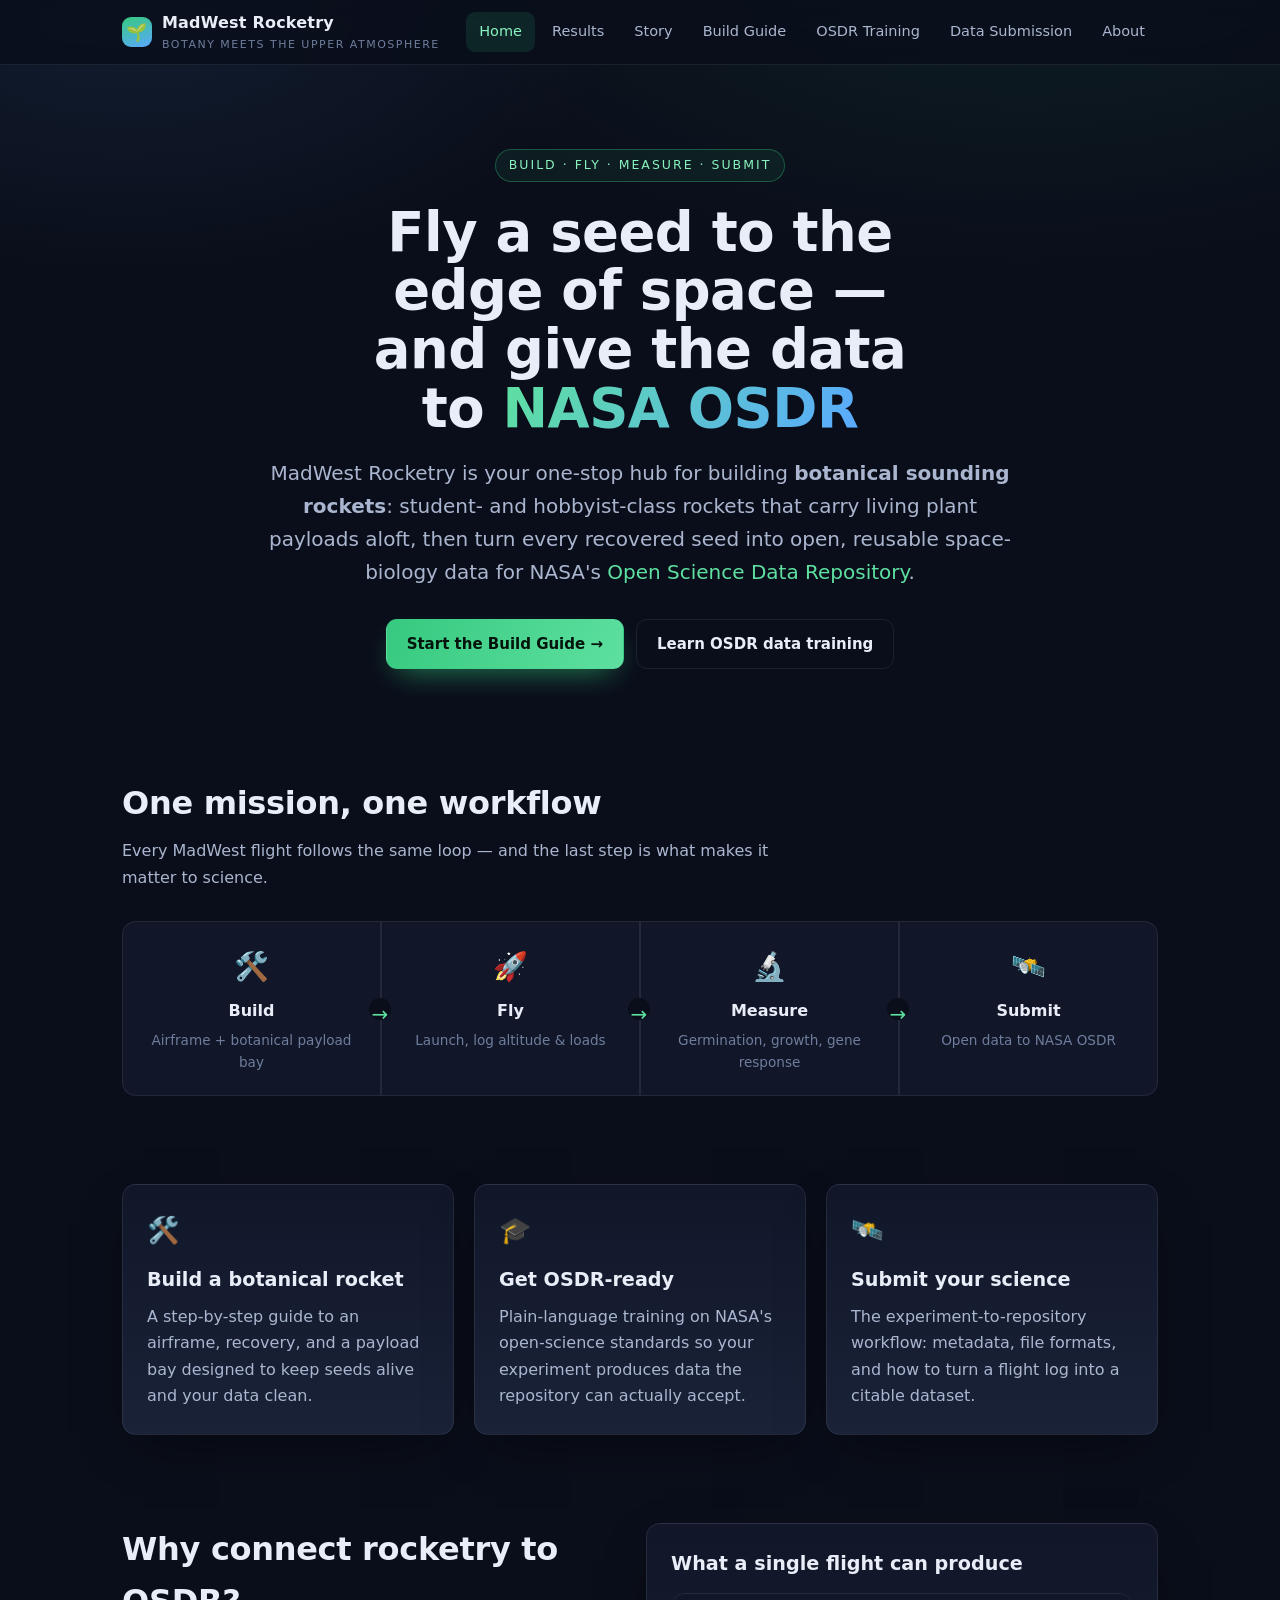
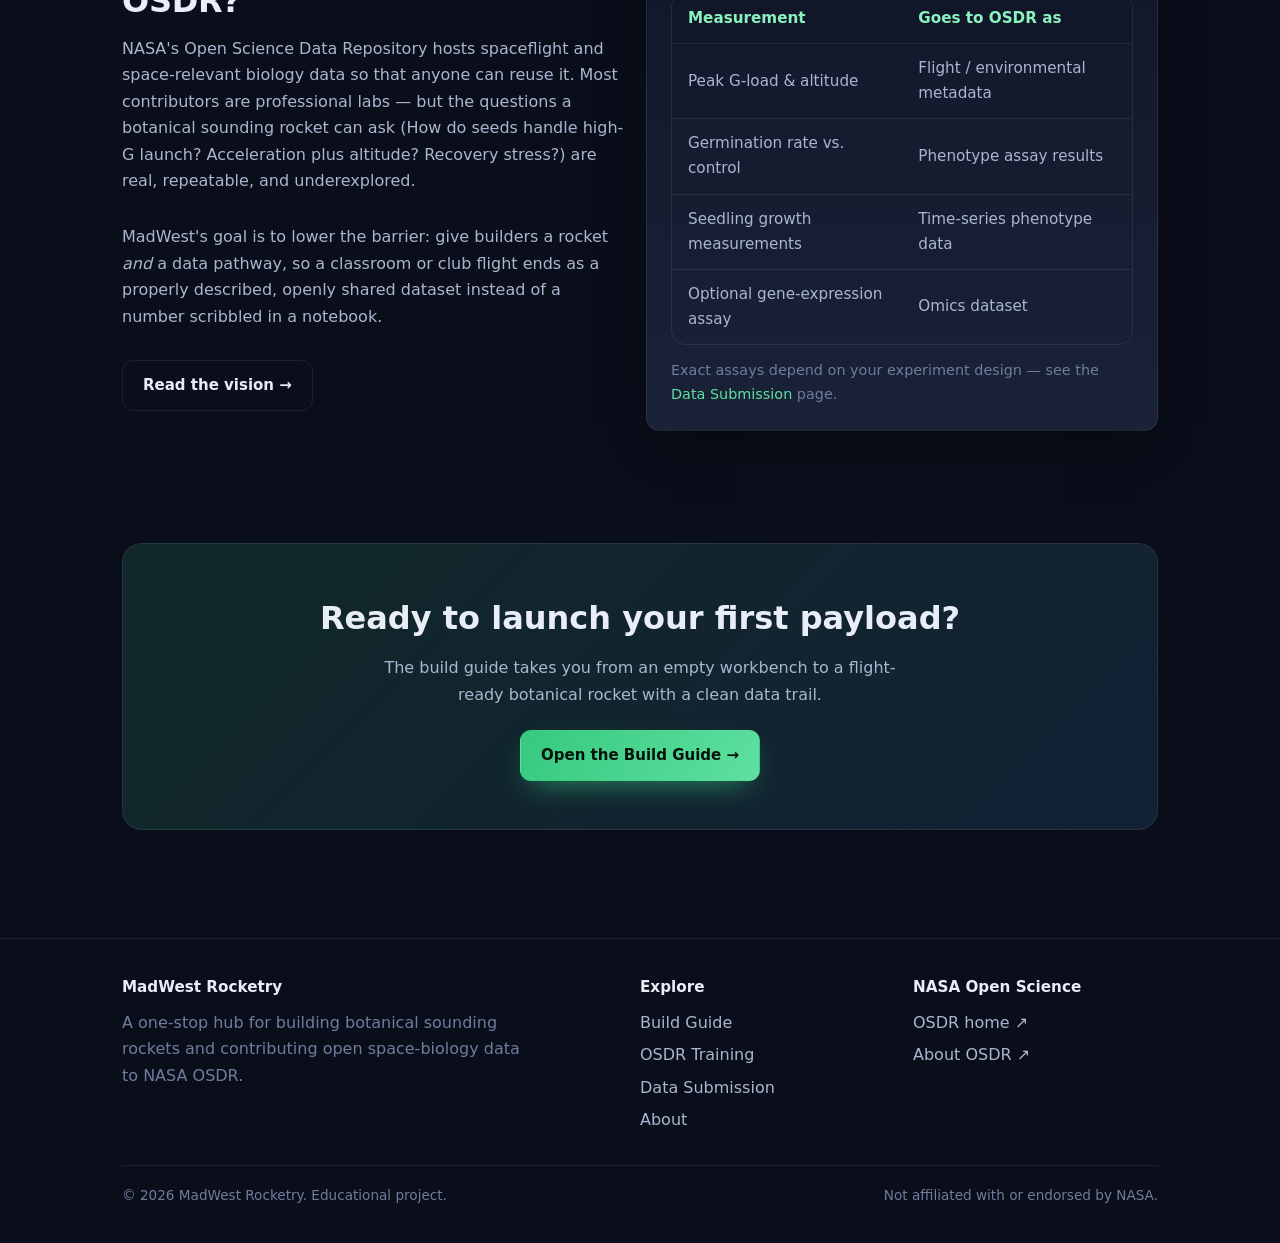
==== index.html @ 331c9c19 "Initial release: MadWest Rocketry x AstroBotany space-biology compendium Three-launch high-school so" ====
<!DOCTYPE html>
<html lang="en">
<head>
  <meta charset="UTF-8" />
  <meta name="viewport" content="width=device-width, initial-scale=1.0" />
  <title>MadWest Rocketry × NASA OSDR — Botanical Sounding Rockets</title>
  <meta name="description" content="Build botanical sounding rockets and turn every flight into open space-biology data for NASA's Open Science Data Repository (OSDR). One stop: build, fly, measure, submit." />
  <link rel="stylesheet" href="css/styles.css" />
</head>
<body>
  <!-- HEADER -->
  <header class="site-header">
    <div class="wrap nav">
      <a class="brand" href="index.html">
        <span class="logo">🌱</span>
        <span>MadWest Rocketry<small>botany meets the upper atmosphere</small></span>
      </a>
      <button class="nav-toggle" aria-label="Menu" aria-expanded="false">☰</button>
      <ul class="nav-links">
        <li><a href="index.html">Home</a></li>
        <li><a href="results.html">Results</a></li>
        <li><a href="story.html">Story</a></li>
        <li><a href="build-guide.html">Build Guide</a></li>
        <li><a href="osdr-training.html">OSDR Training</a></li>
        <li><a href="data-submission.html">Data Submission</a></li>
        <li><a href="about.html">About</a></li>
      </ul>
    </div>
  </header>

  <!-- HERO -->
  <section class="hero">
    <div class="wrap">
      <span class="eyebrow">Build · Fly · Measure · Submit</span>
      <h1>Fly a seed to the edge of space — and give the data to <span class="grad">NASA OSDR</span></h1>
      <p class="lead">
        MadWest Rocketry is your one-stop hub for building <strong>botanical sounding rockets</strong>:
        student- and hobbyist-class rockets that carry living plant payloads aloft, then turn every
        recovered seed into open, reusable space-biology data for NASA's
        <a href="https://osdr.nasa.gov/" target="_blank" rel="noopener">Open Science Data Repository</a>.
      </p>
      <div class="btn-row">
        <a class="btn btn-primary" href="build-guide.html">Start the Build Guide →</a>
        <a class="btn btn-ghost" href="osdr-training.html">Learn OSDR data training</a>
      </div>
    </div>
  </section>

  <!-- THE LOOP -->
  <section>
    <div class="wrap">
      <h2 class="section-title">One mission, one workflow</h2>
      <p class="section-sub">Every MadWest flight follows the same loop — and the last step is what makes it matter to science.</p>
      <div class="pipeline">
        <div class="pipe-node"><span class="big">🛠️</span><h4>Build</h4><p>Airframe + botanical payload bay</p></div>
        <div class="pipe-node"><span class="big">🚀</span><h4>Fly</h4><p>Launch, log altitude & loads</p></div>
        <div class="pipe-node"><span class="big">🔬</span><h4>Measure</h4><p>Germination, growth, gene response</p></div>
        <div class="pipe-node"><span class="big">🛰️</span><h4>Submit</h4><p>Open data to NASA OSDR</p></div>
      </div>
    </div>
  </section>

  <!-- VALUE CARDS -->
  <section>
    <div class="wrap">
      <div class="grid grid-3">
        <a class="card" href="build-guide.html">
          <span class="ico">🛠️</span>
          <h3>Build a botanical rocket</h3>
          <p>A step-by-step guide to an airframe, recovery, and a payload bay designed to keep seeds alive and your data clean.</p>
        </a>
        <a class="card" href="osdr-training.html">
          <span class="ico">🎓</span>
          <h3>Get OSDR-ready</h3>
          <p>Plain-language training on NASA's open-science standards so your experiment produces data the repository can actually accept.</p>
        </a>
        <a class="card" href="data-submission.html">
          <span class="ico">🛰️</span>
          <h3>Submit your science</h3>
          <p>The experiment-to-repository workflow: metadata, file formats, and how to turn a flight log into a citable dataset.</p>
        </a>
      </div>
    </div>
  </section>

  <!-- WHY OSDR -->
  <section>
    <div class="wrap">
      <div class="grid grid-2">
        <div>
          <h2 class="section-title">Why connect rocketry to OSDR?</h2>
          <p class="section-sub">
            NASA's Open Science Data Repository hosts spaceflight and space-relevant biology data so that
            anyone can reuse it. Most contributors are professional labs — but the questions a botanical
            sounding rocket can ask (How do seeds handle high-G launch? Acceleration plus altitude? Recovery
            stress?) are real, repeatable, and underexplored.
          </p>
          <p class="section-sub">
            MadWest's goal is to lower the barrier: give builders a rocket <em>and</em> a data pathway, so a
            classroom or club flight ends as a properly described, openly shared dataset instead of a number
            scribbled in a notebook.
          </p>
          <a class="btn btn-ghost" href="about.html">Read the vision →</a>
        </div>
        <div class="card">
          <h3>What a single flight can produce</h3>
          <div class="table-wrap" style="margin-top:14px">
            <table>
              <thead><tr><th>Measurement</th><th>Goes to OSDR as</th></tr></thead>
              <tbody>
                <tr><td>Peak G-load &amp; altitude</td><td>Flight / environmental metadata</td></tr>
                <tr><td>Germination rate vs. control</td><td>Phenotype assay results</td></tr>
                <tr><td>Seedling growth measurements</td><td>Time-series phenotype data</td></tr>
                <tr><td>Optional gene-expression assay</td><td>Omics dataset</td></tr>
              </tbody>
            </table>
          </div>
          <p style="margin-top:14px;font-size:.9rem;color:var(--ink-faint)">
            Exact assays depend on your experiment design — see the
            <a href="data-submission.html">Data Submission</a> page.
          </p>
        </div>
      </div>
    </div>
  </section>

  <!-- CTA -->
  <section>
    <div class="wrap">
      <div class="cta-band">
        <h2>Ready to launch your first payload?</h2>
        <p>The build guide takes you from an empty workbench to a flight-ready botanical rocket with a clean data trail.</p>
        <div class="btn-row">
          <a class="btn btn-primary" href="build-guide.html">Open the Build Guide →</a>
        </div>
      </div>
    </div>
  </section>

  <!-- FOOTER -->
  <footer class="site-footer">
    <div class="wrap">
      <div class="foot-grid">
        <div>
          <h4>MadWest Rocketry</h4>
          <p style="margin:0;color:var(--ink-faint);max-width:40ch">
            A one-stop hub for building botanical sounding rockets and contributing open space-biology
            data to NASA OSDR.
          </p>
        </div>
        <div>
          <h4>Explore</h4>
          <ul>
            <li><a href="build-guide.html">Build Guide</a></li>
            <li><a href="osdr-training.html">OSDR Training</a></li>
            <li><a href="data-submission.html">Data Submission</a></li>
            <li><a href="about.html">About</a></li>
          </ul>
        </div>
        <div>
          <h4>NASA Open Science</h4>
          <ul>
            <li><a href="https://osdr.nasa.gov/" target="_blank" rel="noopener">OSDR home ↗</a></li>
            <li><a href="https://www.nasa.gov/osdr/" target="_blank" rel="noopener">About OSDR ↗</a></li>
          </ul>
        </div>
      </div>
      <div class="foot-bottom">
        <span>© <span id="year">2026</span> MadWest Rocketry. Educational project.</span>
        <span>Not affiliated with or endorsed by NASA.</span>
      </div>
    </div>
  </footer>

  <script src="js/main.js"></script>
  <script>document.getElementById("year").textContent = new Date().getFullYear();</script>
</body>
</html>
---- css/styles.css ----
/* ==========================================================================
   MadWest Rocketry × NASA OSDR — shared styles
   Theme: deep-space night sky + botanical green growth
   ========================================================================== */

:root {
  --space-900: #0a0e1a;
  --space-800: #111729;
  --space-700: #1a2238;
  --space-600: #26324f;
  --ink: #e8edf7;
  --ink-soft: #aab6cf;
  --ink-faint: #6f7d9c;
  --leaf-500: #36c97f;
  --leaf-400: #5ee0a0;
  --leaf-300: #8af2bf;
  --sky-400: #5aa9ff;
  --flame-400: #ff8a4c;
  --flame-300: #ffb27a;
  --line: rgba(255, 255, 255, 0.08);
  --radius: 14px;
  --shadow: 0 18px 50px -20px rgba(0, 0, 0, 0.6);
  --maxw: 1080px;
  --font: "Segoe UI", system-ui, -apple-system, Roboto, Helvetica, Arial, sans-serif;
}

* { box-sizing: border-box; }

html { scroll-behavior: smooth; }

body {
  margin: 0;
  font-family: var(--font);
  color: var(--ink);
  line-height: 1.65;
  background:
    radial-gradient(1100px 600px at 80% -10%, rgba(54, 201, 127, 0.10), transparent 60%),
    radial-gradient(900px 500px at 10% 0%, rgba(90, 169, 255, 0.10), transparent 55%),
    var(--space-900);
  background-attachment: fixed;
}

a { color: var(--leaf-400); text-decoration: none; }
a:hover { color: var(--leaf-300); text-decoration: underline; }

img { max-width: 100%; display: block; }

.wrap { width: 100%; max-width: var(--maxw); margin: 0 auto; padding: 0 22px; }

/* ---- Site header / nav ---------------------------------------------------- */
.site-header {
  position: sticky;
  top: 0;
  z-index: 50;
  backdrop-filter: blur(10px);
  background: rgba(10, 14, 26, 0.78);
  border-bottom: 1px solid var(--line);
}
.nav {
  display: flex;
  align-items: center;
  justify-content: space-between;
  gap: 16px;
  height: 64px;
}
.brand {
  display: flex;
  align-items: center;
  gap: 10px;
  font-weight: 700;
  letter-spacing: 0.2px;
  color: var(--ink);
}
.brand:hover { text-decoration: none; }
.brand .logo {
  width: 30px; height: 30px;
  display: grid; place-items: center;
  border-radius: 9px;
  background: linear-gradient(160deg, var(--leaf-500), var(--sky-400));
  font-size: 17px;
}
.brand small { display: block; font-weight: 400; font-size: 11px; color: var(--ink-faint); letter-spacing: 1.5px; text-transform: uppercase; }

.nav-links { display: flex; align-items: center; gap: 4px; list-style: none; margin: 0; padding: 0; }
.nav-links a {
  display: inline-block;
  padding: 8px 13px;
  border-radius: 9px;
  color: var(--ink-soft);
  font-size: 14.5px;
  font-weight: 500;
}
.nav-links a:hover { background: var(--space-700); color: var(--ink); text-decoration: none; }
.nav-links a.active { color: var(--leaf-300); background: rgba(54, 201, 127, 0.12); }

.nav-toggle {
  display: none;
  background: none; border: 1px solid var(--line);
  color: var(--ink); border-radius: 9px;
  width: 42px; height: 38px; font-size: 18px; cursor: pointer;
}

/* ---- Hero ----------------------------------------------------------------- */
.hero {
  padding: 84px 0 64px;
  text-align: center;
  position: relative;
}
.eyebrow {
  display: inline-block;
  font-size: 12.5px;
  letter-spacing: 2px;
  text-transform: uppercase;
  color: var(--leaf-300);
  border: 1px solid rgba(54, 201, 127, 0.35);
  background: rgba(54, 201, 127, 0.08);
  padding: 5px 13px;
  border-radius: 999px;
  margin-bottom: 22px;
}
.hero h1 {
  font-size: clamp(2.1rem, 5vw, 3.4rem);
  line-height: 1.08;
  margin: 0 auto 18px;
  max-width: 16ch;
  letter-spacing: -0.5px;
}
.hero h1 .grad {
  background: linear-gradient(120deg, var(--leaf-400), var(--sky-400));
  -webkit-background-clip: text; background-clip: text; color: transparent;
}
.hero p.lead {
  font-size: clamp(1.05rem, 2.2vw, 1.25rem);
  color: var(--ink-soft);
  max-width: 60ch;
  margin: 0 auto 30px;
}

/* ---- Buttons -------------------------------------------------------------- */
.btn {
  display: inline-flex; align-items: center; gap: 8px;
  padding: 12px 20px;
  border-radius: 11px;
  font-weight: 600; font-size: 15px;
  cursor: pointer; border: 1px solid transparent;
  transition: transform 0.08s ease, box-shadow 0.2s ease;
}
.btn:hover { text-decoration: none; transform: translateY(-1px); }
.btn-primary { background: linear-gradient(120deg, var(--leaf-500), var(--leaf-400)); color: #04140c; box-shadow: 0 12px 30px -12px rgba(54, 201, 127, 0.7); }
.btn-ghost { background: transparent; border-color: var(--line); color: var(--ink); }
.btn-ghost:hover { background: var(--space-700); color: var(--ink); }
.btn-row { display: flex; gap: 12px; justify-content: center; flex-wrap: wrap; }

/* ---- Sections & generic content ------------------------------------------ */
section { padding: 44px 0; }
.section-title { font-size: clamp(1.5rem, 3vw, 2rem); margin: 0 0 8px; letter-spacing: -0.3px; }
.section-sub { color: var(--ink-soft); margin: 0 0 30px; max-width: 65ch; }

.lead-page-head { padding: 64px 0 8px; }
.lead-page-head h1 { font-size: clamp(2rem, 4.5vw, 3rem); margin: 0 0 12px; letter-spacing: -0.5px; }
.lead-page-head p { color: var(--ink-soft); font-size: 1.12rem; max-width: 62ch; margin: 0; }

/* ---- Cards ---------------------------------------------------------------- */
.grid { display: grid; gap: 20px; }
.grid-3 { grid-template-columns: repeat(3, 1fr); }
.grid-2 { grid-template-columns: repeat(2, 1fr); }

.card {
  background: linear-gradient(180deg, var(--space-800), var(--space-700));
  border: 1px solid var(--line);
  border-radius: var(--radius);
  padding: 24px;
  box-shadow: var(--shadow);
}
.card h3 { margin: 0 0 8px; font-size: 1.2rem; }
.card p { margin: 0; color: var(--ink-soft); }
.card .ico { font-size: 26px; margin-bottom: 12px; display: block; }
a.card { color: inherit; }
a.card:hover { border-color: rgba(54, 201, 127, 0.45); text-decoration: none; transform: translateY(-2px); transition: transform 0.1s ease, border-color 0.2s ease; }

/* ---- Steps (build guide) -------------------------------------------------- */
.steps { counter-reset: step; display: grid; gap: 18px; }
.step {
  position: relative;
  background: linear-gradient(180deg, var(--space-800), var(--space-700));
  border: 1px solid var(--line);
  border-radius: var(--radius);
  padding: 24px 24px 24px 78px;
  box-shadow: var(--shadow);
}
.step::before {
  counter-increment: step;
  content: counter(step);
  position: absolute;
  left: 22px; top: 22px;
  width: 40px; height: 40px;
  display: grid; place-items: center;
  border-radius: 11px;
  font-weight: 700; font-size: 18px;
  color: #04140c;
  background: linear-gradient(135deg, var(--leaf-500), var(--sky-400));
}
.step h3 { margin: 2px 0 8px; font-size: 1.22rem; }
.step p { margin: 0 0 10px; color: var(--ink-soft); }
.step ul { margin: 8px 0 0; padding-left: 18px; color: var(--ink-soft); }
.step ul li { margin-bottom: 5px; }

/* ---- Callouts / notes ----------------------------------------------------- */
.note {
  border-left: 3px solid var(--leaf-500);
  background: rgba(54, 201, 127, 0.07);
  padding: 12px 16px;
  border-radius: 8px;
  margin: 16px 0;
  color: var(--ink-soft);
  font-size: 0.95rem;
}
.note.warn { border-left-color: var(--flame-400); background: rgba(255, 138, 76, 0.08); }
.note.safety { border-left-color: var(--flame-400); background: rgba(255, 138, 76, 0.10); }
.note strong { color: var(--ink); }
.todo {
  display: inline-block; font-size: 11px; font-weight: 700; letter-spacing: 0.5px;
  text-transform: uppercase; color: var(--flame-300);
  border: 1px dashed rgba(255, 138, 76, 0.5); border-radius: 6px;
  padding: 2px 7px; margin-left: 6px; vertical-align: middle;
}

/* ---- Pipeline / connector ------------------------------------------------- */
.pipeline { display: grid; grid-template-columns: repeat(4, 1fr); gap: 0; align-items: stretch; margin-top: 18px; }
.pipe-node {
  text-align: center; padding: 22px 14px; position: relative;
  background: var(--space-800); border: 1px solid var(--line);
}
.pipe-node:first-child { border-radius: var(--radius) 0 0 var(--radius); }
.pipe-node:last-child { border-radius: 0 var(--radius) var(--radius) 0; }
.pipe-node .big { font-size: 28px; display: block; margin-bottom: 8px; }
.pipe-node h4 { margin: 0 0 4px; font-size: 1rem; }
.pipe-node p { margin: 0; font-size: 0.85rem; color: var(--ink-faint); }
.pipe-node:not(:last-child)::after {
  content: "→"; position: absolute; right: -11px; top: 50%; transform: translateY(-50%);
  z-index: 2; color: var(--leaf-400); font-size: 20px;
  background: var(--space-900); border-radius: 50%; width: 22px; height: 22px; display: grid; place-items: center;
}

/* ---- Tables --------------------------------------------------------------- */
.table-wrap { overflow-x: auto; border: 1px solid var(--line); border-radius: var(--radius); }
table { width: 100%; border-collapse: collapse; min-width: 460px; }
th, td { text-align: left; padding: 12px 16px; border-bottom: 1px solid var(--line); font-size: 0.95rem; }
th { color: var(--leaf-300); font-weight: 600; background: var(--space-800); }
td { color: var(--ink-soft); }
tr:last-child td { border-bottom: none; }

/* ---- Stats band ----------------------------------------------------------- */
.stats { display: grid; grid-template-columns: repeat(3, 1fr); gap: 20px; text-align: center; }
.stat .num { font-size: 2.2rem; font-weight: 800; background: linear-gradient(120deg, var(--leaf-400), var(--sky-400)); -webkit-background-clip: text; background-clip: text; color: transparent; }
.stat .lbl { color: var(--ink-faint); font-size: 0.9rem; }

/* ---- CTA band ------------------------------------------------------------- */
.cta-band {
  text-align: center;
  background: linear-gradient(135deg, rgba(54, 201, 127, 0.14), rgba(90, 169, 255, 0.12));
  border: 1px solid var(--line);
  border-radius: 20px;
  padding: 48px 24px;
  margin: 24px 0;
}
.cta-band h2 { margin: 0 0 10px; font-size: clamp(1.5rem, 3vw, 2rem); }
.cta-band p { color: var(--ink-soft); max-width: 52ch; margin: 0 auto 22px; }

/* ---- Footer --------------------------------------------------------------- */
.site-footer { border-top: 1px solid var(--line); margin-top: 40px; padding: 36px 0; color: var(--ink-faint); }
.foot-grid { display: grid; grid-template-columns: 2fr 1fr 1fr; gap: 28px; }
.foot-grid h4 { color: var(--ink); margin: 0 0 10px; font-size: 0.95rem; }
.foot-grid ul { list-style: none; padding: 0; margin: 0; }
.foot-grid li { margin-bottom: 6px; }
.foot-grid a { color: var(--ink-soft); }
.foot-bottom { margin-top: 26px; padding-top: 18px; border-top: 1px solid var(--line); font-size: 0.85rem; display: flex; justify-content: space-between; flex-wrap: wrap; gap: 10px; }

/* ---- Slideshow ------------------------------------------------------------ */
.slideshow {
  background: linear-gradient(180deg, var(--space-800), var(--space-700));
  border: 1px solid var(--line);
  border-radius: var(--radius);
  padding: 14px;
  box-shadow: var(--shadow);
}
.ss-stage {
  position: relative;
  background: #05070d;
  border-radius: 10px;
  overflow: hidden;
  aspect-ratio: 16 / 9;
  display: grid;
  place-items: center;
}
.ss-stage img { width: 100%; height: 100%; object-fit: contain; display: block; }
.ss-btn {
  position: absolute; top: 50%; transform: translateY(-50%);
  width: 44px; height: 44px; border-radius: 50%;
  border: 1px solid var(--line); background: rgba(10, 14, 26, 0.7);
  color: var(--ink); font-size: 20px; cursor: pointer; z-index: 3;
  display: grid; place-items: center; backdrop-filter: blur(4px);
}
.ss-btn:hover { background: var(--space-600); }
.ss-prev { left: 10px; } .ss-next { right: 10px; }
.ss-bar { display: flex; align-items: center; justify-content: space-between; gap: 12px; margin-top: 12px; }
.ss-count { font-size: 13px; color: var(--ink-faint); font-variant-numeric: tabular-nums; white-space: nowrap; }
.ss-caption { color: var(--ink-soft); font-size: 0.95rem; flex: 1; }
.ss-dots { display: flex; gap: 6px; flex-wrap: wrap; }
.ss-dot { width: 8px; height: 8px; border-radius: 50%; background: var(--space-600); border: none; cursor: pointer; padding: 0; }
.ss-dot.active { background: var(--leaf-400); }
.ss-thumbs { display: flex; gap: 6px; overflow-x: auto; margin-top: 10px; padding-bottom: 4px; }
.ss-thumbs img { height: 46px; width: auto; border-radius: 5px; opacity: 0.5; cursor: pointer; border: 1px solid transparent; }
.ss-thumbs img.active { opacity: 1; border-color: var(--leaf-400); }

/* ---- Responsive ----------------------------------------------------------- */
@media (max-width: 860px) {
  .grid-3, .grid-2, .stats, .foot-grid { grid-template-columns: 1fr; }
  .pipeline { grid-template-columns: 1fr 1fr; }
  .pipe-node:nth-child(2)::after, .pipe-node:nth-child(2n)::after { display: none; }
  .nav-toggle { display: block; }
  .nav-links {
    position: absolute; top: 64px; left: 0; right: 0;
    flex-direction: column; align-items: stretch; gap: 2px;
    background: rgba(10, 14, 26, 0.97);
    border-bottom: 1px solid var(--line);
    padding: 10px 16px 16px;
    display: none;
  }
  .nav-links.open { display: flex; }
  .nav-links a { padding: 12px 14px; }
}
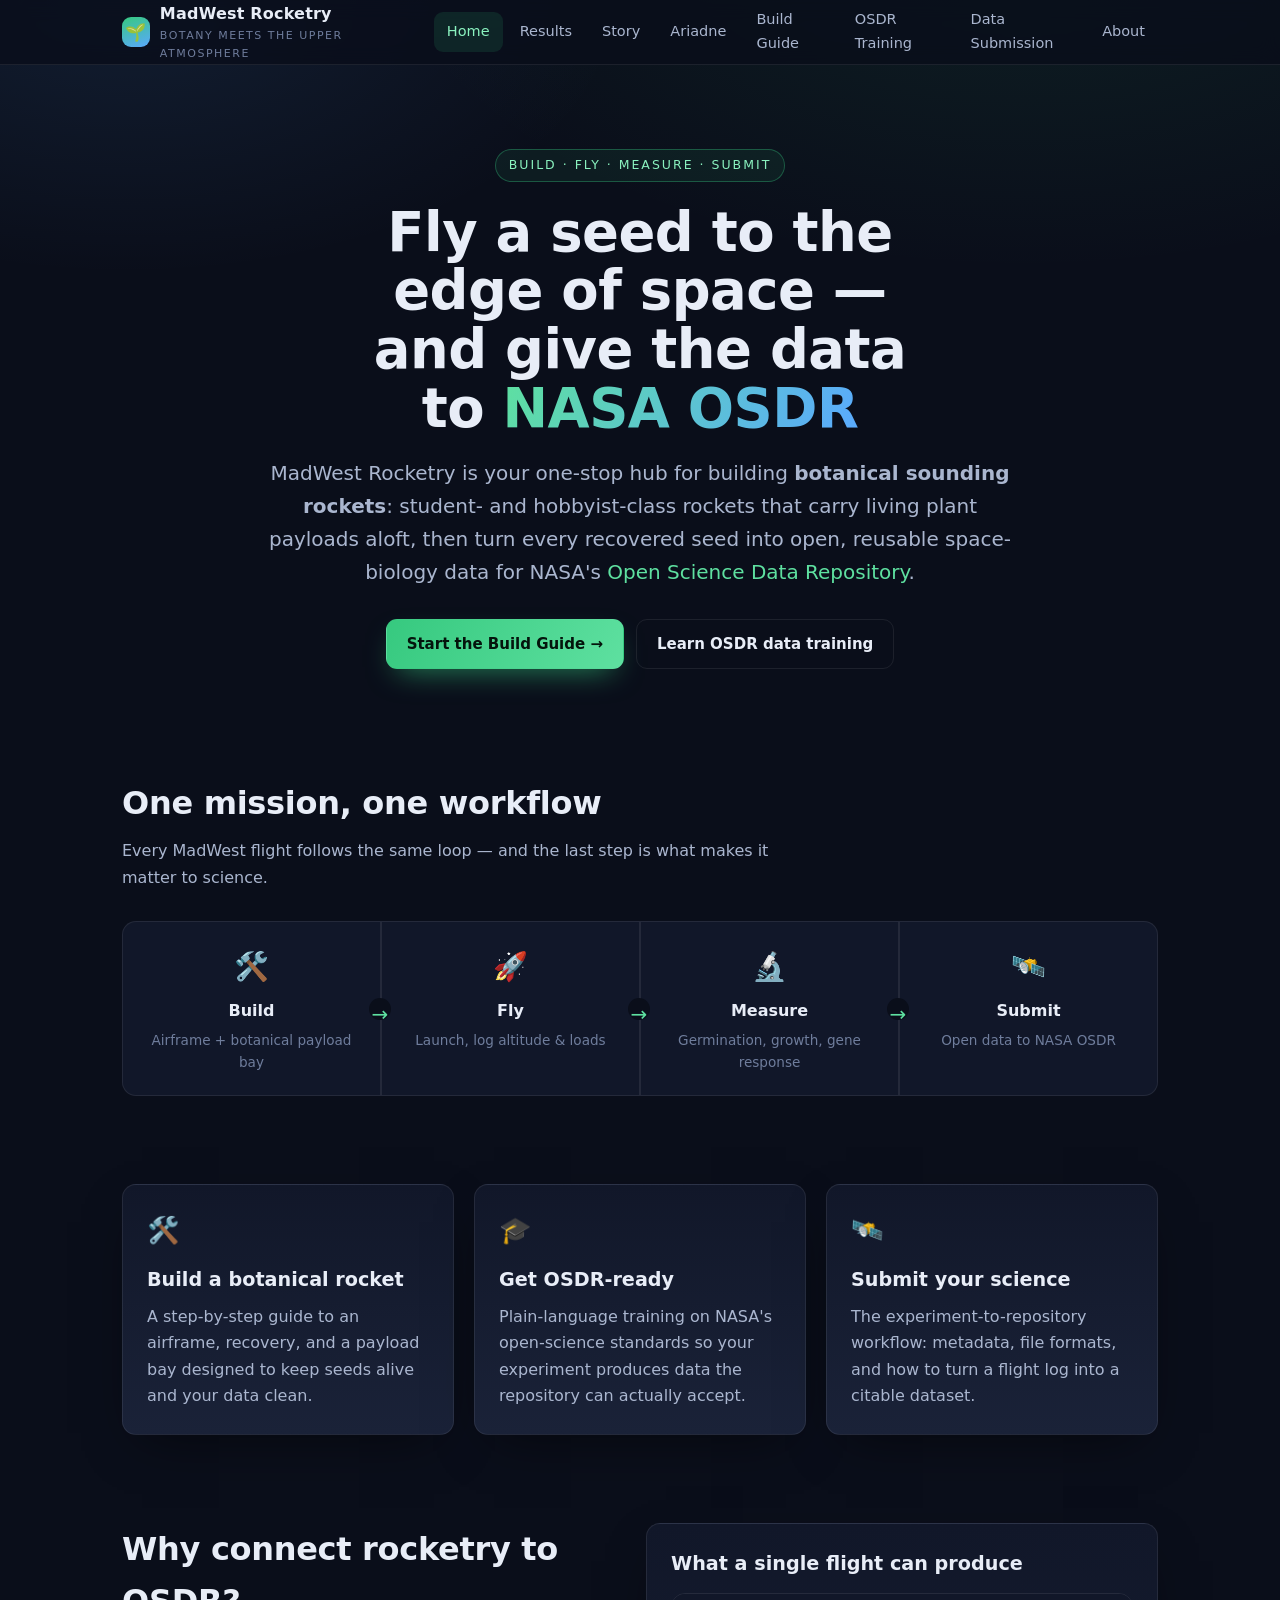
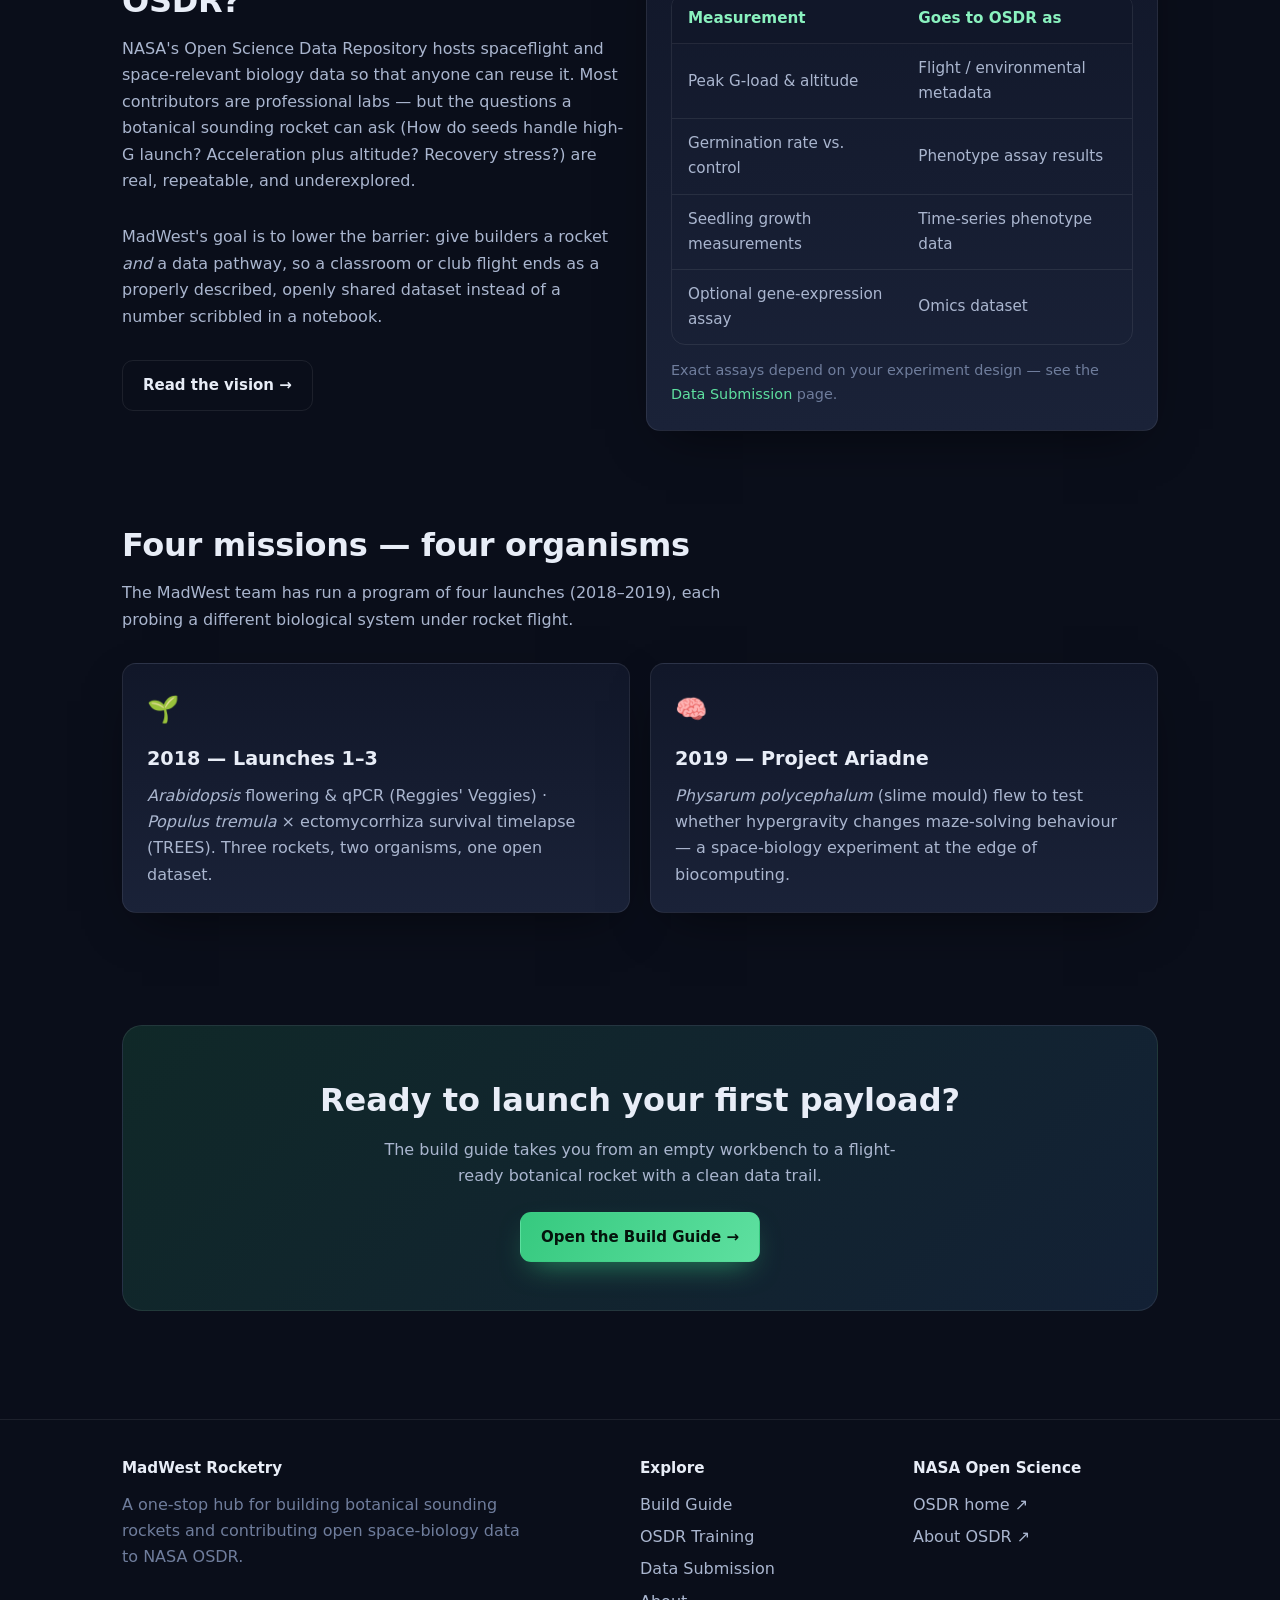
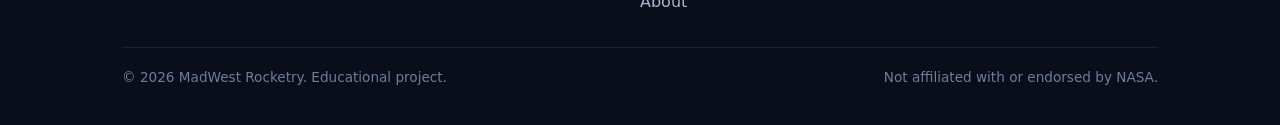
==== commit 70761ffb: "Add Project Ariadne (2019 slime mould mission) across site and manuscript - New page: ariadne.html —" ====
--- a/index.html
+++ b/index.html
@@ -20,6 +20,7 @@
         <li><a href="index.html">Home</a></li>
         <li><a href="results.html">Results</a></li>
         <li><a href="story.html">Story</a></li>
+        <li><a href="ariadne.html">Ariadne</a></li>
         <li><a href="build-guide.html">Build Guide</a></li>
         <li><a href="osdr-training.html">OSDR Training</a></li>
         <li><a href="data-submission.html">Data Submission</a></li>
@@ -124,6 +125,26 @@
     </div>
   </section>
 
+  <!-- MISSIONS HIGHLIGHT -->
+  <section>
+    <div class="wrap">
+      <h2 class="section-title">Four missions — four organisms</h2>
+      <p class="section-sub">The MadWest team has run a program of four launches (2018–2019), each probing a different biological system under rocket flight.</p>
+      <div class="grid grid-2">
+        <a class="card" href="results.html">
+          <span class="ico">🌱</span>
+          <h3>2018 — Launches 1–3</h3>
+          <p><em>Arabidopsis</em> flowering &amp; qPCR (Reggies' Veggies) · <em>Populus tremula</em> × ectomycorrhiza survival timelapse (TREES). Three rockets, two organisms, one open dataset.</p>
+        </a>
+        <a class="card" href="ariadne.html">
+          <span class="ico">🧠</span>
+          <h3>2019 — Project Ariadne</h3>
+          <p><em>Physarum polycephalum</em> (slime mould) flew to test whether hypergravity changes maze-solving behaviour — a space-biology experiment at the edge of biocomputing.</p>
+        </a>
+      </div>
+    </div>
+  </section>
+
   <!-- CTA -->
   <section>
     <div class="wrap">
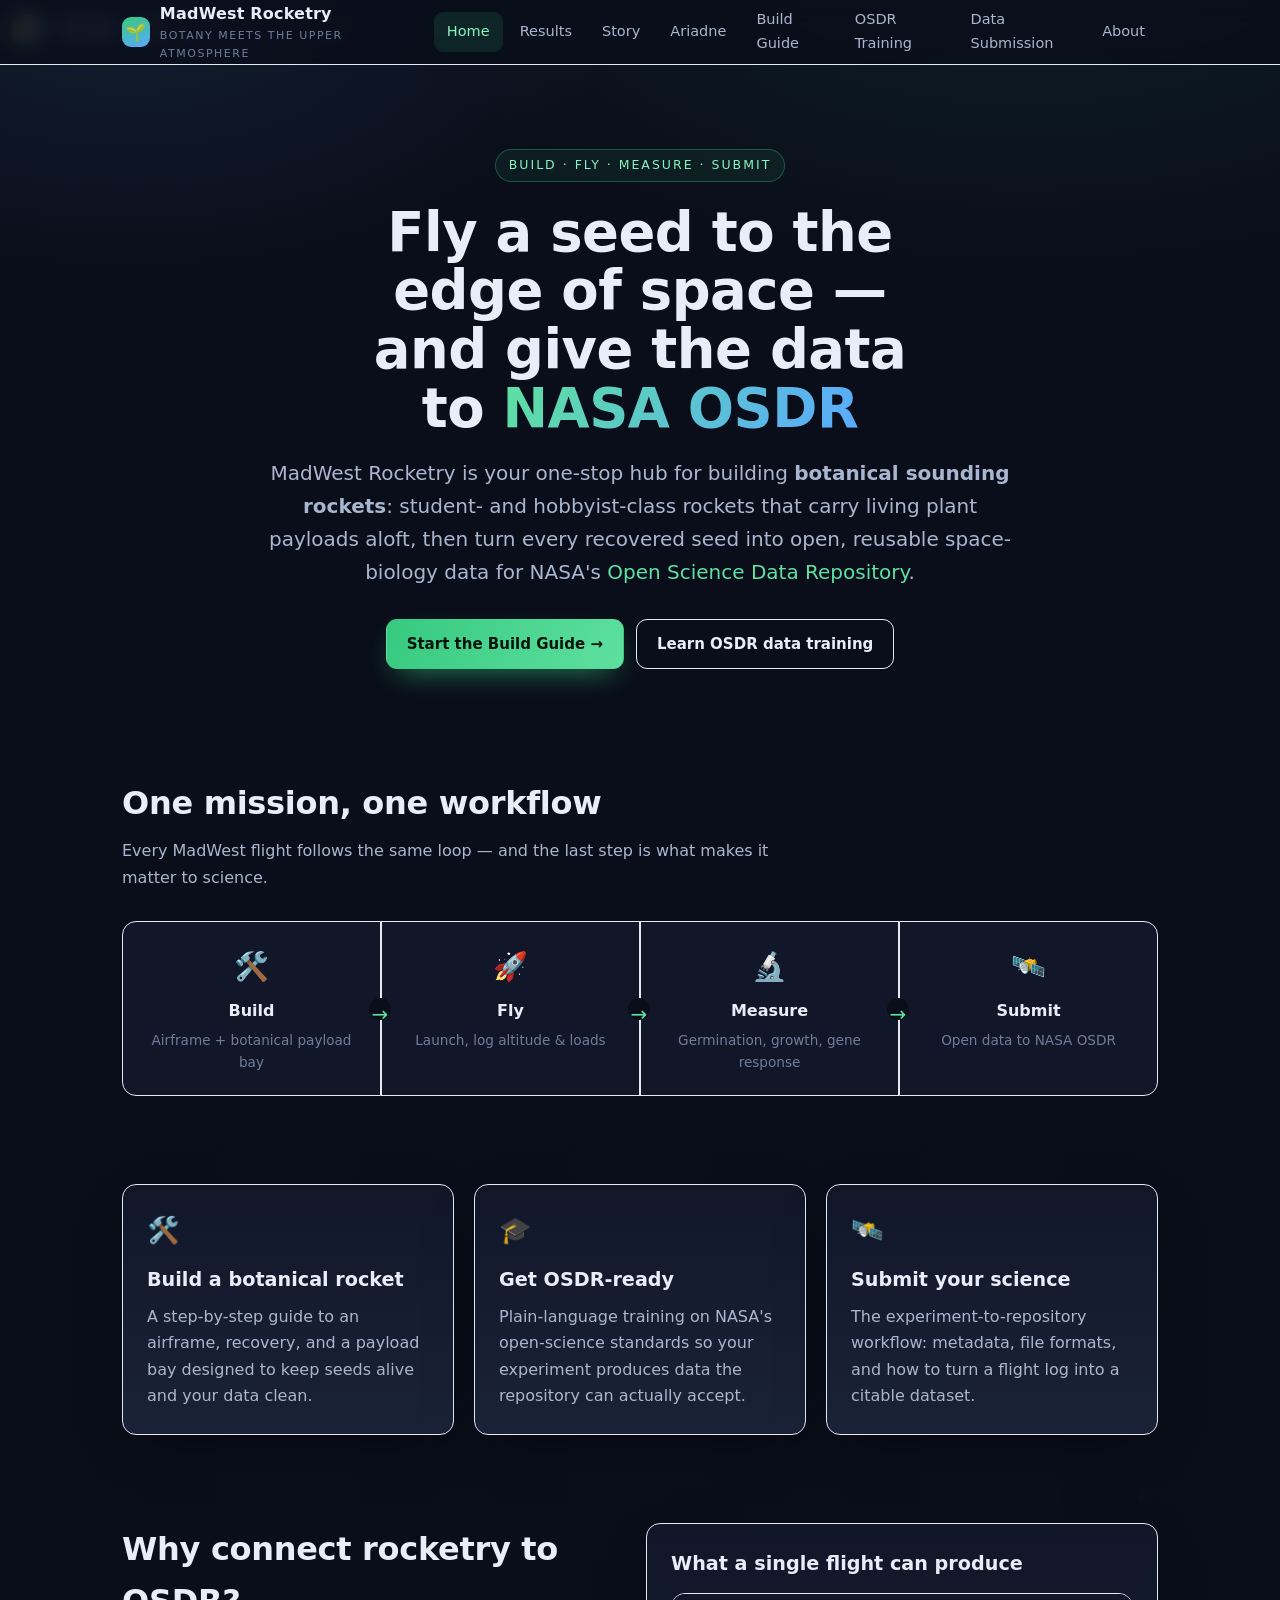
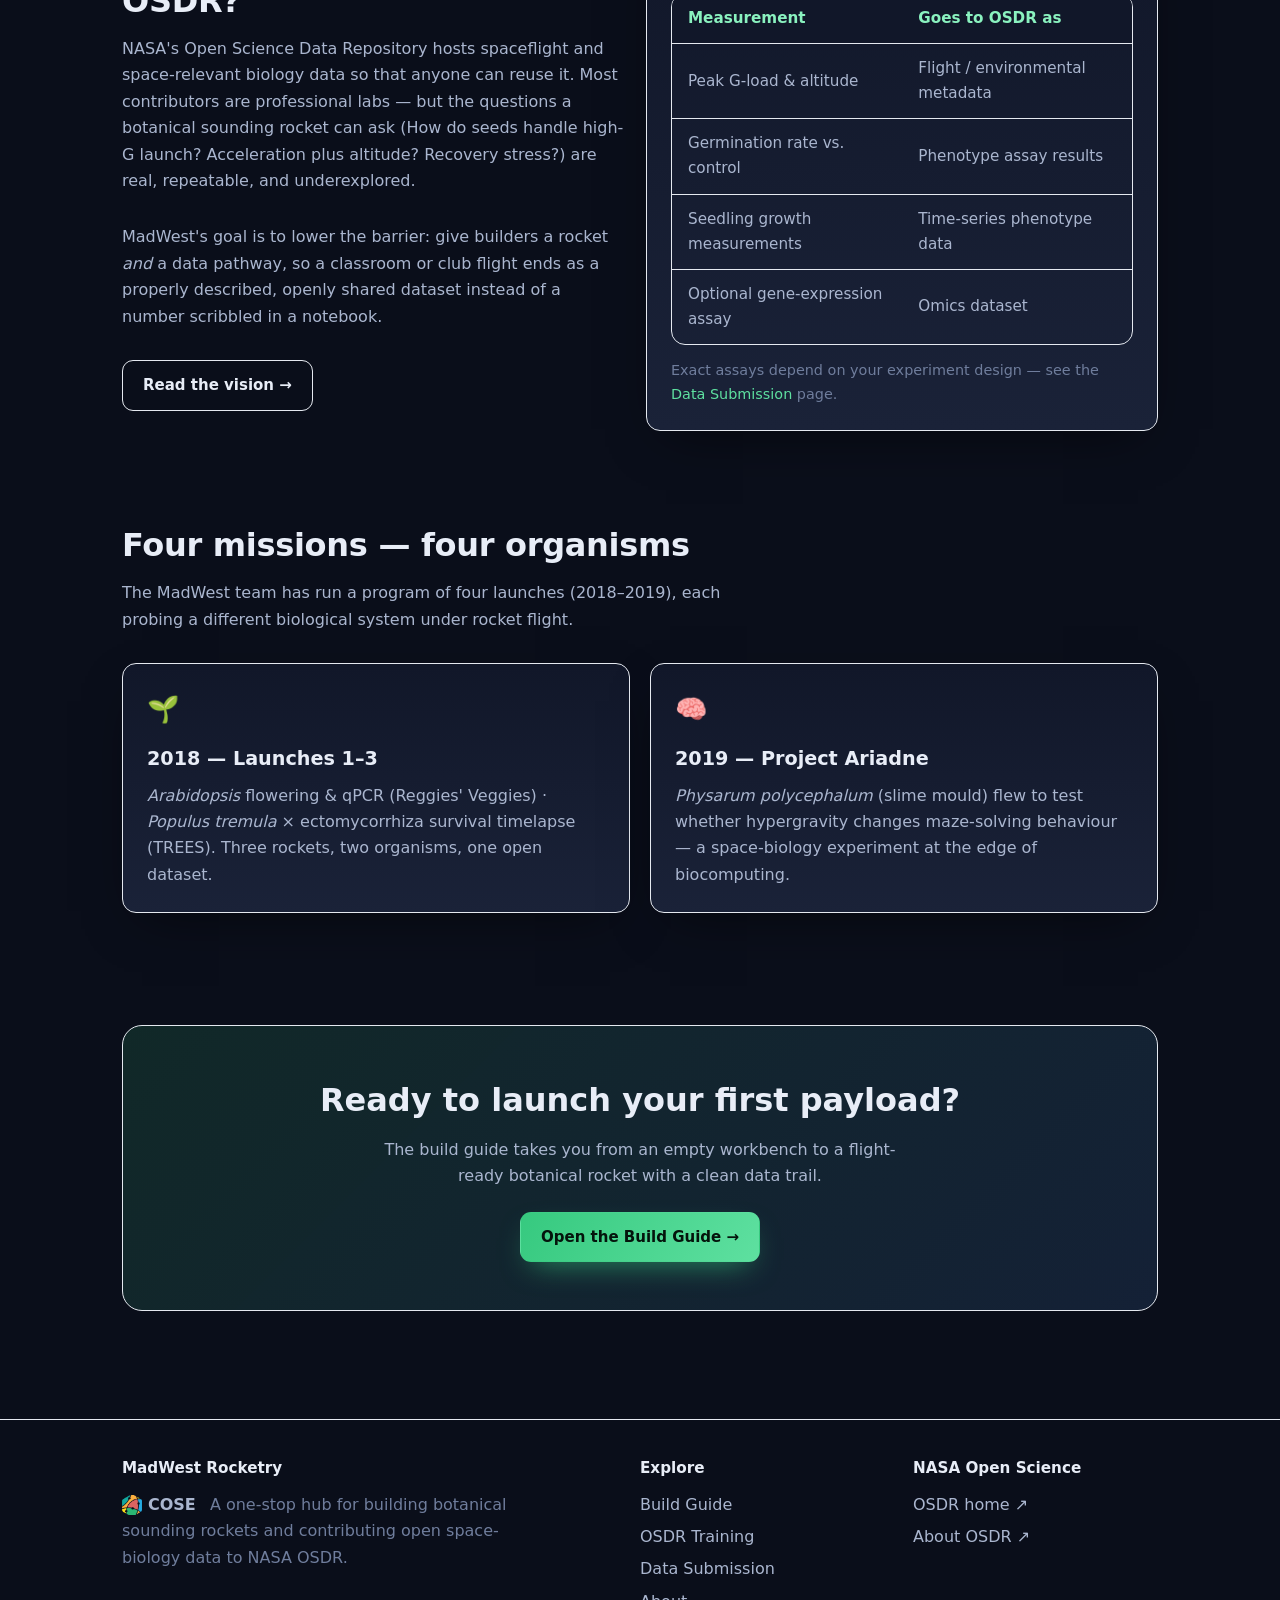
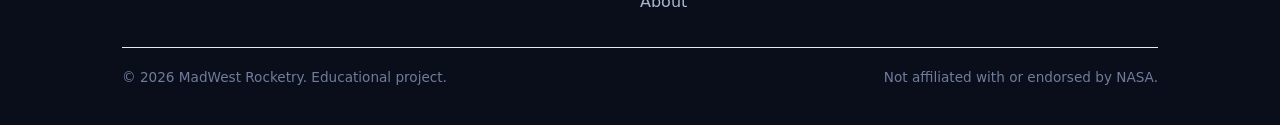
==== commit a0d924f0: "Promote CoSE theme to the live homepage Make the themed page the live index.html (kit refreshed: lig" ====
--- a/index.html
+++ b/index.html
@@ -6,8 +6,9 @@
   <title>MadWest Rocketry × NASA OSDR — Botanical Sounding Rockets</title>
   <meta name="description" content="Build botanical sounding rockets and turn every flight into open space-biology data for NASA's Open Science Data Repository (OSDR). One stop: build, fly, measure, submit." />
   <link rel="stylesheet" href="css/styles.css" />
+  <link rel="stylesheet" href="cose-assets/cose-theme.css">
 </head>
-<body>
+<body data-site-id="madwest-astrobotany" data-brand-logo="cose-assets/cose-logo.png">
   <!-- HEADER -->
   <header class="site-header">
     <div class="wrap nav">
@@ -195,5 +196,7 @@
 
   <script src="js/main.js"></script>
   <script>document.getElementById("year").textContent = new Date().getFullYear();</script>
+<script src="cose-assets/sites.js"></script>
+<script src="cose-assets/theme.js"></script>
 </body>
 </html>
--- a/cose-assets/cose-theme.css
+++ b/cose-assets/cose-theme.css
@@ -0,0 +1,136 @@
+/* ============================================================================
+   COSE overlay theme  (v0.1) — for pages that ALREADY have their own CSS.
+   Load this AFTER the page's own stylesheet. It does two things only:
+     1. Re-points the shared design tokens to the COSE / radiation-page palette
+        (so existing components that use var(--accent) etc. re-skin to match).
+     2. Adds the toggleable left map rail + the COSE brand chrome.
+   It deliberately does NOT restyle h1/h2/.btn/.card etc. — the host page keeps
+   its own component styles; only colours + the map/brand are unified.
+
+   From-scratch pages (e.g. the radiation page) use the fuller `theme.css`
+   instead; this overlay is the drop-in for the existing styled sites.
+   ========================================================================== */
+
+/* ---- 1. token unification (COSE palette) ---- */
+:root{
+  --bg:#ffffff; --fg:#1a2230; --muted:#5a6473; --line:#e5e9f0;
+  --card:#f7f9fc; --accent:#3B6EA5; --accent2:#3FB6A8;
+  --rail:288px;
+}
+@media (prefers-color-scheme: dark){
+  :root{ --bg:#0f141b; --fg:#e6ebf2; --muted:#9aa6b6; --line:#232c39;
+         --card:#161d27; --accent:#6ea3d8; --accent2:#54c9ba; }
+}
+/* theme.js samples the host page's actual background brightness and tags the
+   rail + toggle so they match a hard-coded-dark (or hard-coded-light) site,
+   regardless of the OS colour-scheme preference. Custom props inherit, so
+   setting them on .sitebar/.topbar re-colours all their descendants only. */
+.sitebar.cose-dark, .topbar.cose-dark{
+  --bg:#0f141b; --fg:#e6ebf2; --muted:#9aa6b6; --line:#2b3543;
+  --card:#161d27; --accent:#6ea3d8; --accent2:#54c9ba; }
+.sitebar.cose-light, .topbar.cose-light{
+  --bg:#ffffff; --fg:#1a2230; --muted:#5a6473; --line:#e5e9f0;
+  --card:#f7f9fc; --accent:#3B6EA5; --accent2:#3FB6A8; }
+.sitebar.cose-dark{background:#161d27;border-right-color:#2b3543}
+
+/* ---- manual light / dark override (the theme toggle sets html[data-theme]) ----
+   Covers the token names used across the site family so the whole page — not
+   just the rail — follows the reader's choice, overriding prefers-color-scheme. */
+html[data-theme="light"]{
+  --bg:#ffffff; --fg:#1a2230; --ink:#1a2230; --muted:#5a6473; --line:#e5e9f0;
+  --border:#e5e9f0; --card:#f7f9fc; --soft:#f7f9fc; --code:#f1f5f9;
+  --accent:#3B6EA5; --accent2:#3FB6A8; color-scheme:light;
+}
+html[data-theme="dark"]{
+  --bg:#0f141b; --fg:#e6ebf2; --ink:#e6ebf2; --muted:#9aa6b6; --line:#232c39;
+  --border:#232c39; --card:#161d27; --soft:#161d27; --code:#0f1a2e;
+  --accent:#6ea3d8; --accent2:#54c9ba; color-scheme:dark;
+}
+
+/* If the host page has a sticky top nav, reserve room so the fixed COSE
+   logo + Map toggle don't overlap its leading brand. Harmless otherwise. */
+header.site nav{ padding-left:96px }
+@media (max-width:560px){ header.site nav{ padding-left:84px } }
+
+/* ============================================================================
+   2. LEFT MAP RAIL + COSE BRAND  (identical behaviour to theme.css)
+   ========================================================================== */
+.topbar{position:fixed;top:12px;left:12px;z-index:40;display:flex;align-items:center;gap:8px}
+.cose-brand{display:inline-flex;align-items:center;line-height:0}
+.cose-brand img{height:30px;width:30px;display:block;border-radius:7px}
+.cose-brand:hover{filter:brightness(1.05)}
+
+.map-toggle{
+  display:inline-flex;align-items:center;gap:8px;
+  padding:8px 12px;border-radius:8px;cursor:pointer;
+  border:1px solid var(--line);background:var(--card);color:var(--fg);
+  font:600 .85rem/1 -apple-system,BlinkMacSystemFont,"Segoe UI",Roboto,sans-serif;
+  box-shadow:0 1px 2px rgba(0,0,0,.04)}
+.map-toggle:hover{filter:brightness(.98)}
+.map-toggle .bars{display:inline-block;width:16px;height:12px;position:relative}
+.map-toggle .bars::before,.map-toggle .bars::after,.map-toggle .bars span{
+  content:"";position:absolute;left:0;right:0;height:2px;border-radius:2px;background:currentColor}
+.map-toggle .bars::before{top:0}.map-toggle .bars span{top:5px}.map-toggle .bars::after{top:10px}
+.map-toggle .lbl{display:none}
+@media (min-width:900px){ .map-toggle .lbl{display:inline} }
+
+/* light/dark theme toggle button */
+.cose-theme-btn{display:inline-flex;align-items:center;justify-content:center;
+  width:36px;height:34px;border-radius:8px;cursor:pointer;
+  border:1px solid var(--line);background:var(--card);color:var(--fg);
+  box-shadow:0 1px 2px rgba(0,0,0,.04)}
+.cose-theme-btn:hover{filter:brightness(.98)}
+.cose-theme-btn svg{display:block}
+@media (min-width:1180px){
+  body.map-open .cose-theme-btn{background:transparent;border-color:transparent;box-shadow:none}
+}
+
+.sitebar{
+  position:fixed;top:0;left:0;bottom:0;width:var(--rail);z-index:39;
+  background:var(--card);border-right:1px solid var(--line);
+  transform:translateX(-100%);transition:transform .22s ease;
+  overflow-y:auto;padding:64px 0 24px;
+  font:16px/1.6 -apple-system,BlinkMacSystemFont,"Segoe UI",Roboto,Helvetica,Arial,sans-serif}
+body.map-open .sitebar{transform:translateX(0)}
+.sitebar .panel{padding:14px 20px}
+.sitebar h4{margin:0 0 4px;font-size:.72rem;letter-spacing:.06em;text-transform:uppercase;color:var(--accent)}
+.sitebar .switch{display:flex;gap:4px;margin:0 20px 6px;
+  background:var(--bg);border:1px solid var(--line);border-radius:8px;padding:3px}
+.sitebar .switch button{flex:1;border:0;background:transparent;color:var(--muted);
+  font:600 .82rem/1 inherit;padding:7px 6px;border-radius:6px;cursor:pointer}
+.sitebar .switch button[aria-selected="true"]{background:var(--accent);color:#fff}
+
+.docmap{list-style:none;margin:6px 0 0;padding:0}
+.docmap li{margin:0}
+.docmap a{display:block;padding:6px 20px;color:var(--muted);
+  font-size:.9rem;border-left:2px solid transparent;line-height:1.35;text-decoration:none}
+.docmap a:hover{color:var(--fg)}
+.docmap a.active{color:var(--accent);border-left-color:var(--accent);
+  background:linear-gradient(90deg,rgba(59,110,165,.08),transparent)}
+.docmap a.lvl-3{padding-left:34px;font-size:.85rem}
+
+.sitemap{list-style:none;margin:6px 0 0;padding:0}
+.sitemap li{margin:0}
+.sitemap a{display:block;padding:9px 20px;color:var(--fg);font-size:.9rem;line-height:1.25;text-decoration:none}
+.sitemap a:hover{background:rgba(59,110,165,.06)}
+.sitemap a.current{border-left:2px solid var(--accent2);background:rgba(63,182,168,.08)}
+.sitemap a small{display:block;color:var(--muted);font-size:.78rem;font-weight:400;margin-top:2px}
+.sitemap .group{padding:14px 20px 4px;font-size:.7rem;letter-spacing:.06em;
+  text-transform:uppercase;color:var(--muted);font-weight:700}
+
+.map-scrim{position:fixed;inset:0;background:rgba(10,15,22,.38);z-index:38;
+  opacity:0;visibility:hidden;transition:opacity .2s}
+body.map-open .map-scrim{opacity:1;visibility:visible}
+
+.cose-foot{display:inline-flex;align-items:center;gap:6px;vertical-align:middle;margin-right:9px;font-weight:600}
+.cose-foot img{height:20px;width:20px;display:block;border-radius:5px}
+.cose-foot:hover{filter:brightness(1.05);text-decoration:none}
+
+@media (min-width:1180px){
+  body.map-open .page{margin-left:var(--rail)}
+  body.map-open .map-scrim{display:none}
+  .map-toggle{background:transparent;border-color:transparent;box-shadow:none}
+}
+@media (prefers-reduced-motion:reduce){
+  .sitebar{transition:none}.map-scrim{transition:none}
+}
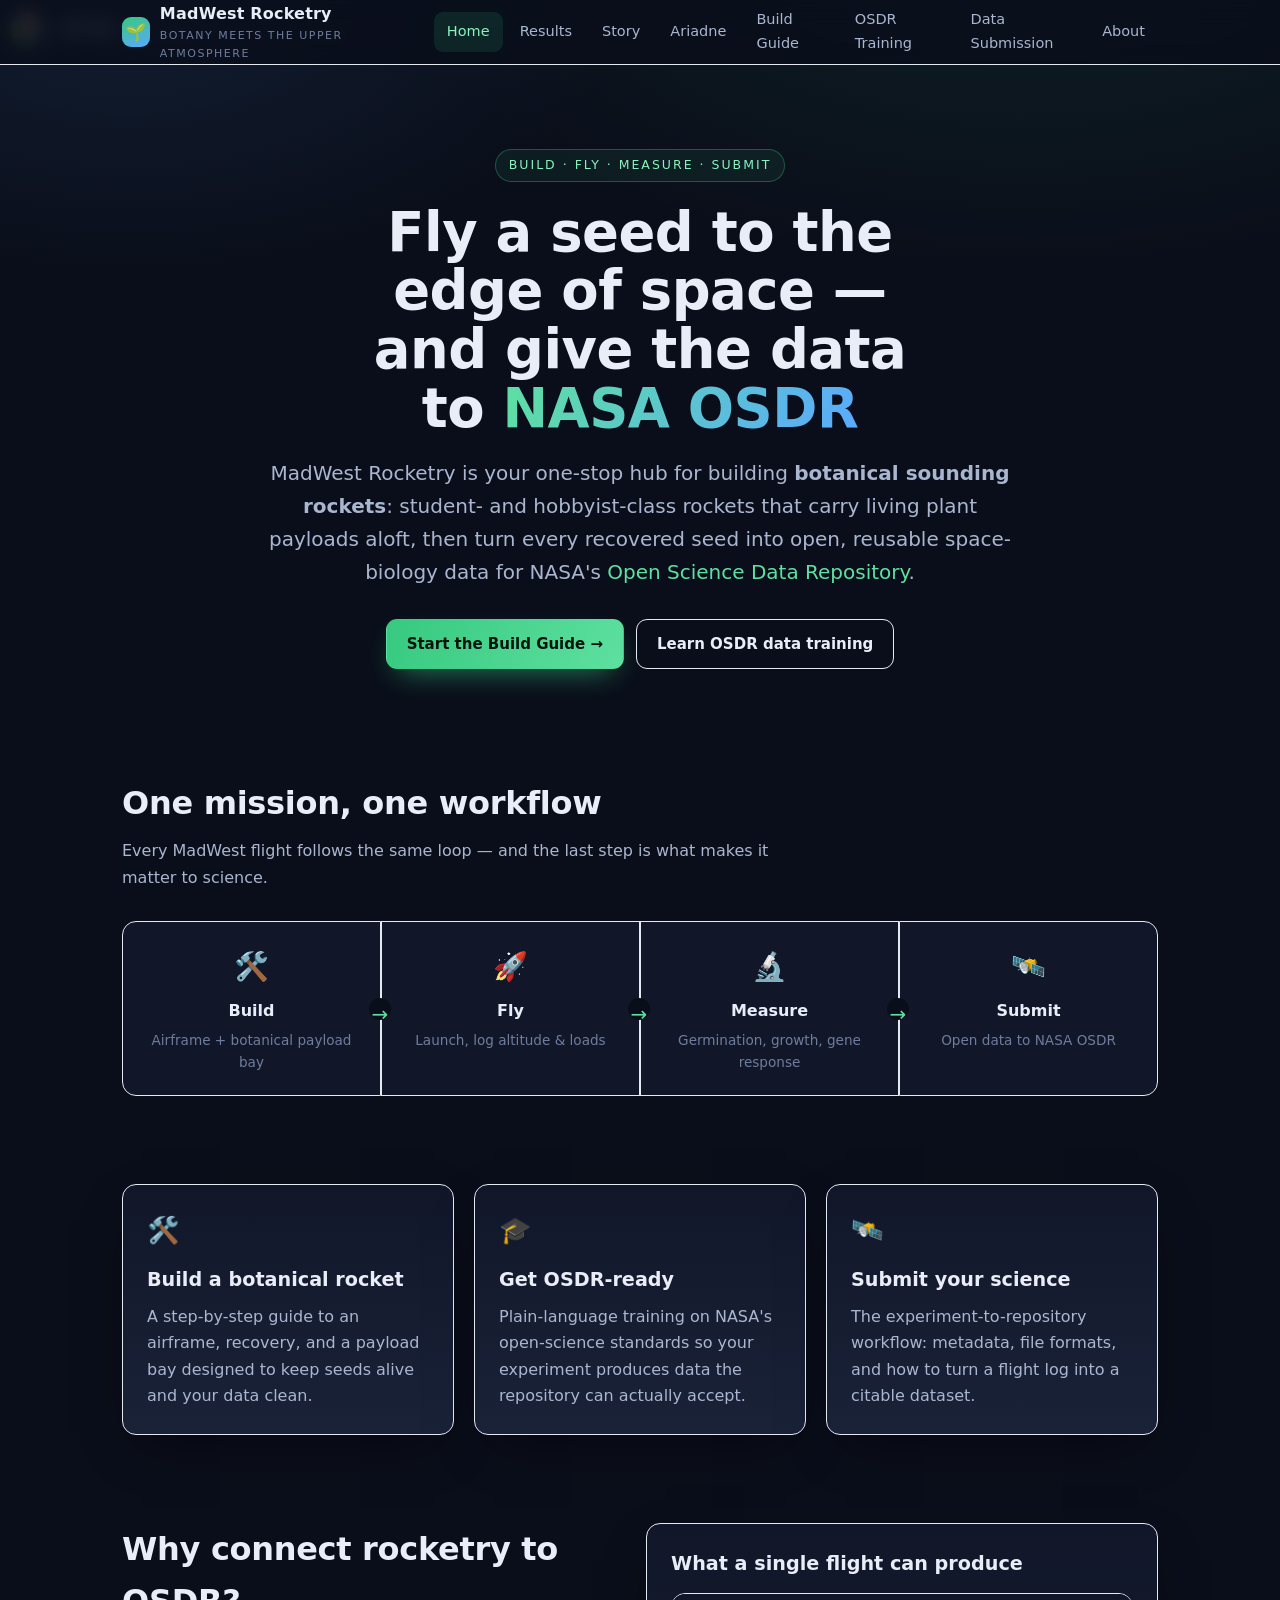
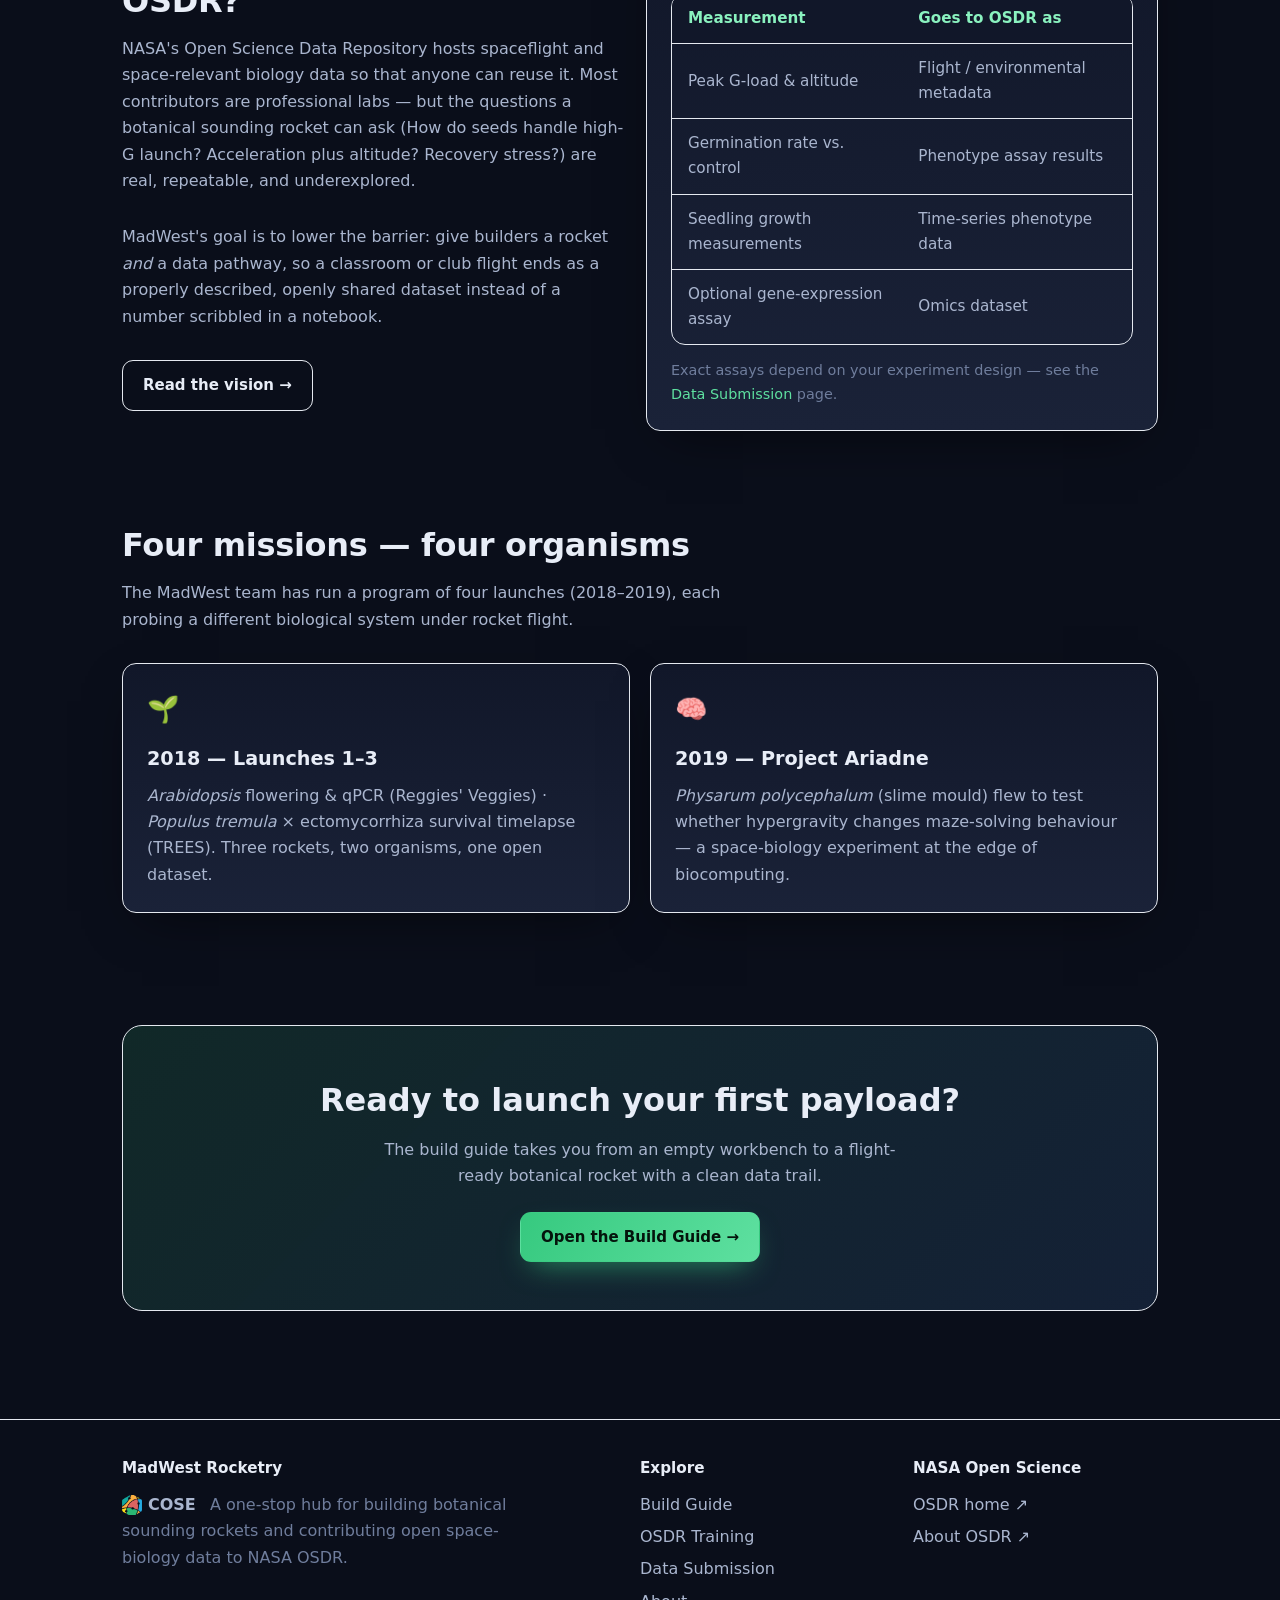
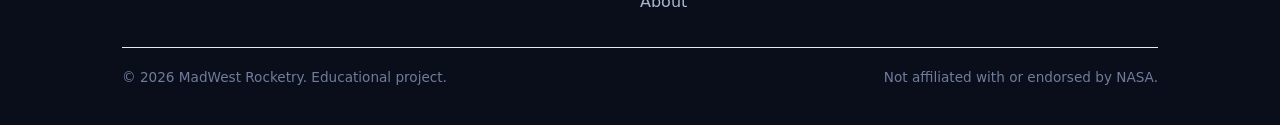
==== commit bfc23758: "Opt out of the CoSE light/dark toggle (bespoke palette) This page uses its own colour tokens (not th" ====
--- a/index.html
+++ b/index.html
@@ -8,7 +8,7 @@
   <link rel="stylesheet" href="css/styles.css" />
   <link rel="stylesheet" href="cose-assets/cose-theme.css">
 </head>
-<body data-site-id="madwest-astrobotany" data-brand-logo="cose-assets/cose-logo.png">
+<body data-site-id="madwest-astrobotany" data-cose-themetoggle="off" data-brand-logo="cose-assets/cose-logo.png">
   <!-- HEADER -->
   <header class="site-header">
     <div class="wrap nav">
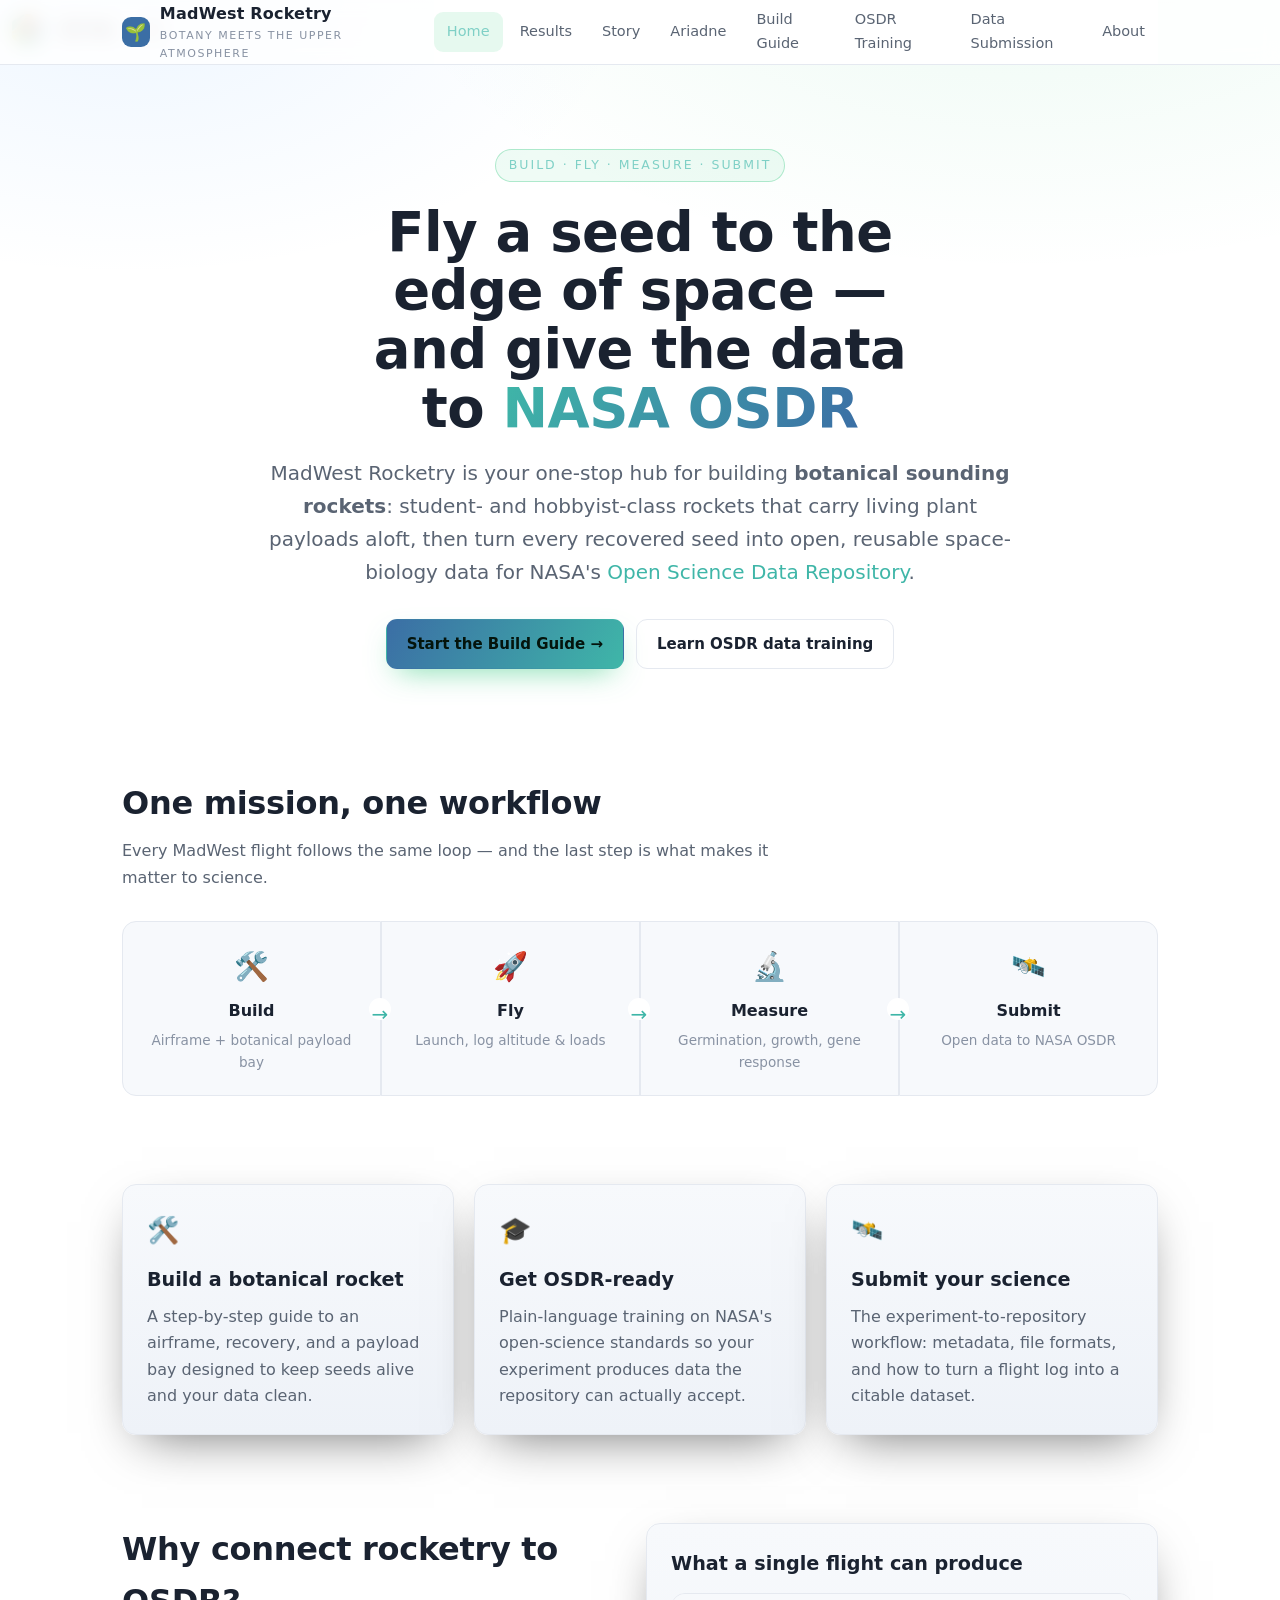
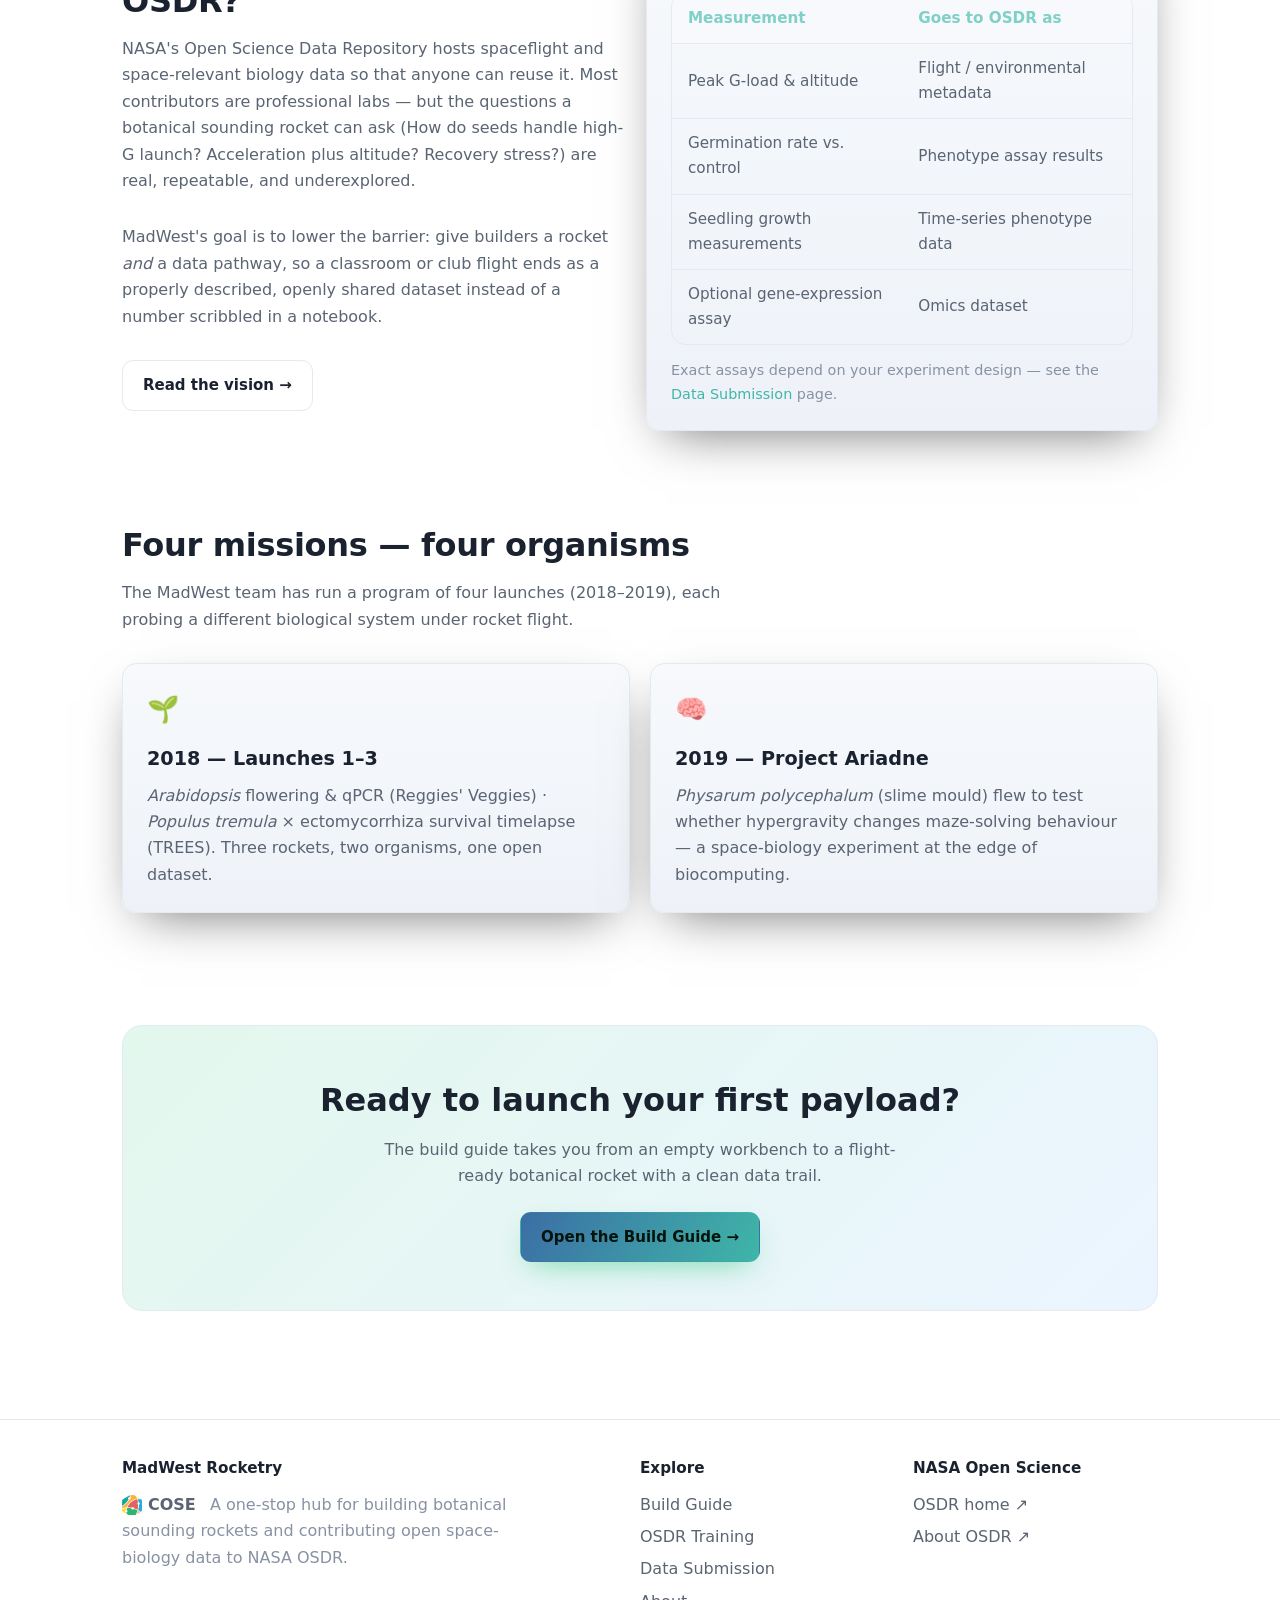
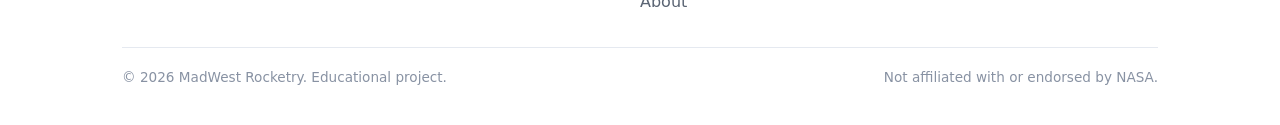
==== commit 98473a28: "CoSE theme: chrome-only overlay + token map (no palette clobber) Switch from cose-theme.css (which o" ====
--- a/index.html
+++ b/index.html
@@ -6,9 +6,23 @@
   <title>MadWest Rocketry × NASA OSDR — Botanical Sounding Rockets</title>
   <meta name="description" content="Build botanical sounding rockets and turn every flight into open space-biology data for NASA's Open Science Data Repository (OSDR). One stop: build, fly, measure, submit." />
   <link rel="stylesheet" href="css/styles.css" />
-  <link rel="stylesheet" href="cose-assets/cose-theme.css">
+  <link rel="stylesheet" href="cose-assets/cose-chrome.css">
+<link rel="stylesheet" href="cose-assets/cose-map.css">
+<style id="cose-madwest-light">
+/* CoSE light-mode overrides for madwest's hardcoded-dark chrome */
+@media (prefers-color-scheme: light){
+  :root:not([data-theme="dark"]) .site-header{background:rgba(255,255,255,.82)}
+  :root:not([data-theme="dark"]) .ss-stage{background:var(--panel-2)}
+  :root:not([data-theme="dark"]) .ss-btn{background:rgba(255,255,255,.72)}
+  :root:not([data-theme="dark"]) .nav-links{background:rgba(255,255,255,.97)}
+}
+html[data-theme="light"] .site-header{background:rgba(255,255,255,.82)}
+html[data-theme="light"] .ss-stage{background:var(--panel-2)}
+html[data-theme="light"] .ss-btn{background:rgba(255,255,255,.72)}
+html[data-theme="light"] .nav-links{background:rgba(255,255,255,.97)}
+</style>
 </head>
-<body data-site-id="madwest-astrobotany" data-cose-themetoggle="off" data-brand-logo="cose-assets/cose-logo.png">
+<body data-site-id="madwest-astrobotany" data-brand-logo="cose-assets/cose-logo.png">
   <!-- HEADER -->
   <header class="site-header">
     <div class="wrap nav">
--- a/cose-assets/cose-chrome.css
+++ b/cose-assets/cose-chrome.css
@@ -0,0 +1,106 @@
+/* ============================================================================
+   COSE chrome-only overlay (v0.2) — for pages that have their OWN colour
+   tokens (tools / apps with a bespoke palette). Unlike cose-theme.css it does
+   NOT touch the page's :root, so it never clobbers the page's own colours.
+   It only styles the CoSE chrome (rail, brand, map/theme toggles), which gets
+   its colours from tokens scoped to the chrome elements themselves.
+
+   Pair this with a small per-page mapping (cose-map on each page) that maps the
+   page's own tokens to the CoSE light/dark palette so the page itself follows
+   the theme and the light/dark toggle works.
+   ========================================================================== */
+
+:root{ --rail:288px; }
+
+/* ---- top bar: brand + map toggle + theme toggle ---- */
+.topbar{position:fixed;top:12px;left:12px;z-index:40;display:flex;align-items:center;gap:8px}
+.cose-brand{display:inline-flex;align-items:center;line-height:0}
+.cose-brand img{height:30px;width:30px;display:block;border-radius:7px}
+.cose-brand:hover{filter:brightness(1.05)}
+
+.map-toggle{
+  display:inline-flex;align-items:center;gap:8px;
+  padding:8px 12px;border-radius:8px;cursor:pointer;
+  border:1px solid var(--line);background:var(--card);color:var(--fg);
+  font:600 .85rem/1 -apple-system,BlinkMacSystemFont,"Segoe UI",Roboto,sans-serif;
+  box-shadow:0 1px 2px rgba(0,0,0,.04)}
+.map-toggle:hover{filter:brightness(.98)}
+.map-toggle .bars{display:inline-block;width:16px;height:12px;position:relative}
+.map-toggle .bars::before,.map-toggle .bars::after,.map-toggle .bars span{
+  content:"";position:absolute;left:0;right:0;height:2px;border-radius:2px;background:currentColor}
+.map-toggle .bars::before{top:0}.map-toggle .bars span{top:5px}.map-toggle .bars::after{top:10px}
+.map-toggle .lbl{display:none}
+@media (min-width:900px){ .map-toggle .lbl{display:inline} }
+
+.cose-theme-btn{display:inline-flex;align-items:center;justify-content:center;
+  width:36px;height:34px;border-radius:8px;cursor:pointer;
+  border:1px solid var(--line);background:var(--card);color:var(--fg);
+  box-shadow:0 1px 2px rgba(0,0,0,.04)}
+.cose-theme-btn:hover{filter:brightness(.98)}
+.cose-theme-btn svg{display:block}
+@media (min-width:1180px){
+  body.map-open .map-toggle,
+  body.map-open .cose-theme-btn{background:transparent;border-color:transparent;box-shadow:none}
+}
+
+/* ---- the rail ---- */
+.sitebar{
+  position:fixed;top:0;left:0;bottom:0;width:var(--rail);z-index:39;
+  background:var(--card);border-right:1px solid var(--line);
+  transform:translateX(-100%);transition:transform .22s ease;
+  overflow-y:auto;padding:64px 0 24px;
+  font:16px/1.6 -apple-system,BlinkMacSystemFont,"Segoe UI",Roboto,Helvetica,Arial,sans-serif}
+body.map-open .sitebar{transform:translateX(0)}
+.sitebar .panel{padding:14px 20px}
+.sitebar h4{margin:0 0 4px;font-size:.72rem;letter-spacing:.06em;text-transform:uppercase;color:var(--accent)}
+.sitebar .switch{display:flex;gap:4px;margin:0 20px 6px;
+  background:var(--bg);border:1px solid var(--line);border-radius:8px;padding:3px}
+.sitebar .switch button{flex:1;border:0;background:transparent;color:var(--muted);
+  font:600 .82rem/1 inherit;padding:7px 6px;border-radius:6px;cursor:pointer}
+.sitebar .switch button[aria-selected="true"]{background:var(--accent);color:#fff}
+
+.docmap{list-style:none;margin:6px 0 0;padding:0}
+.docmap li{margin:0}
+.docmap a{display:block;padding:6px 20px;color:var(--muted);
+  font-size:.9rem;border-left:2px solid transparent;line-height:1.35;text-decoration:none}
+.docmap a:hover{color:var(--fg)}
+.docmap a.active{color:var(--accent);border-left-color:var(--accent);
+  background:linear-gradient(90deg,rgba(59,110,165,.08),transparent)}
+.docmap a.lvl-3{padding-left:34px;font-size:.85rem}
+
+.sitemap{list-style:none;margin:6px 0 0;padding:0}
+.sitemap li{margin:0}
+.sitemap a{display:block;padding:9px 20px;color:var(--fg);font-size:.9rem;line-height:1.25;text-decoration:none}
+.sitemap a:hover{background:rgba(59,110,165,.06)}
+.sitemap a.current{border-left:2px solid var(--accent2);background:rgba(63,182,168,.08)}
+.sitemap a small{display:block;color:var(--muted);font-size:.78rem;font-weight:400;margin-top:2px}
+.sitemap span.pending{color:var(--muted);cursor:default}
+.sitemap .group{padding:14px 20px 4px;font-size:.7rem;letter-spacing:.06em;
+  text-transform:uppercase;color:var(--muted);font-weight:700}
+
+.map-scrim{position:fixed;inset:0;background:rgba(10,15,22,.38);z-index:38;
+  opacity:0;visibility:hidden;transition:opacity .2s}
+body.map-open .map-scrim{opacity:1;visibility:visible}
+
+.cose-foot{display:inline-flex;align-items:center;gap:6px;vertical-align:middle;margin-right:9px;
+  font-weight:600;color:#4f8fc9}
+.cose-foot img{height:20px;width:20px;display:block;border-radius:5px}
+.cose-foot:hover{text-decoration:none;filter:brightness(1.05)}
+
+@media (min-width:1180px){
+  body.map-open .page{margin-left:var(--rail)}
+  body.map-open .map-scrim{display:none}
+}
+@media (prefers-reduced-motion:reduce){
+  .sitebar{transition:none}.map-scrim{transition:none}
+}
+
+/* Chrome palette — scoped to the chrome only (theme.js sets cose-dark/cose-light
+   from the page's brightness or the toggle). Never leaks to the page. */
+.sitebar.cose-light, .topbar.cose-light{
+  --bg:#ffffff; --fg:#1a2230; --muted:#5a6473; --line:#e5e9f0;
+  --card:#f7f9fc; --accent:#3B6EA5; --accent2:#3FB6A8; }
+.sitebar.cose-dark, .topbar.cose-dark{
+  --bg:#0f141b; --fg:#e6ebf2; --muted:#9aa6b6; --line:#2b3543;
+  --card:#161d27; --accent:#6ea3d8; --accent2:#54c9ba; }
+.sitebar.cose-dark{background:#161d27;border-right-color:#2b3543}
--- a/cose-assets/cose-map.css
+++ b/cose-assets/cose-map.css
@@ -0,0 +1,66 @@
+/* ============================================================================
+   COSE token map (v0.1) — remaps the *structural* colour tokens used by the
+   bespoke tool/app pages (backgrounds, surfaces, text, borders, primary accent)
+   to the shared CoSE light/dark palette, so those pages adopt the CoSE look and
+   the light/dark toggle works and stays readable.
+
+   Load AFTER the page's own stylesheet and cose-chrome.css. Follows the OS by
+   default; the toggle's html[data-theme] wins. Semantic status colours
+   (--go/--stop/--pass/--warn/--pending/--flame*) are intentionally left alone.
+   ========================================================================== */
+
+/* one place to define the palette, expanded into each selector below */
+:root{
+  --cose-l-bg:#ffffff;   --cose-l-surface:#f7f9fc; --cose-l-surface2:#eef2f8;
+  --cose-l-text:#1a2230;  --cose-l-muted:#5a6473;  --cose-l-faint:#8892a3;
+  --cose-l-line:#e5e9f0;  --cose-l-accent:#3B6EA5; --cose-l-accent2:#3FB6A8;
+  --cose-d-bg:#0f141b;   --cose-d-surface:#161d27; --cose-d-surface2:#1f2937;
+  --cose-d-text:#e6ebf2;  --cose-d-muted:#9aa6b6;  --cose-d-faint:#6f7d9c;
+  --cose-d-line:#232c39;  --cose-d-accent:#6ea3d8; --cose-d-accent2:#54c9ba;
+}
+
+/* ---- LIGHT (default on light OS, and when toggled to light) ---- */
+@media (prefers-color-scheme: light){ :root:not([data-theme="dark"]){
+  --bg:var(--cose-l-bg); --panel:var(--cose-l-surface); --panel-2:var(--cose-l-surface2);
+  --surface:var(--cose-l-surface); --surface-2:var(--cose-l-surface2); --soft:var(--cose-l-surface);
+  --space-900:var(--cose-l-bg); --space-800:var(--cose-l-surface); --space-700:var(--cose-l-surface2); --space-600:#e3e9f2;
+  --ink:var(--cose-l-text); --fg:var(--cose-l-text); --ink-soft:var(--cose-l-muted); --muted:var(--cose-l-muted); --ink-faint:var(--cose-l-faint);
+  --line:var(--cose-l-line); --border:var(--cose-l-line); --edge:var(--cose-l-line);
+  --accent:var(--cose-l-accent); --green:var(--cose-l-accent); --green-l:var(--cose-l-accent2);
+  --leaf-500:var(--cose-l-accent); --leaf-400:var(--cose-l-accent2); --leaf-300:#7fd0c6;
+  --sky-400:var(--cose-l-accent); --accent2:var(--cose-l-accent2); --code:#f1f5f9;
+}}
+html[data-theme="light"]{
+  --bg:var(--cose-l-bg); --panel:var(--cose-l-surface); --panel-2:var(--cose-l-surface2);
+  --surface:var(--cose-l-surface); --surface-2:var(--cose-l-surface2); --soft:var(--cose-l-surface);
+  --space-900:var(--cose-l-bg); --space-800:var(--cose-l-surface); --space-700:var(--cose-l-surface2); --space-600:#e3e9f2;
+  --ink:var(--cose-l-text); --fg:var(--cose-l-text); --ink-soft:var(--cose-l-muted); --muted:var(--cose-l-muted); --ink-faint:var(--cose-l-faint);
+  --line:var(--cose-l-line); --border:var(--cose-l-line); --edge:var(--cose-l-line);
+  --accent:var(--cose-l-accent); --green:var(--cose-l-accent); --green-l:var(--cose-l-accent2);
+  --leaf-500:var(--cose-l-accent); --leaf-400:var(--cose-l-accent2); --leaf-300:#7fd0c6;
+  --sky-400:var(--cose-l-accent); --accent2:var(--cose-l-accent2); --code:#f1f5f9;
+  color-scheme:light;
+}
+
+/* ---- DARK (default on dark OS, and when toggled to dark) ---- */
+@media (prefers-color-scheme: dark){ :root:not([data-theme="light"]){
+  --bg:var(--cose-d-bg); --panel:var(--cose-d-surface); --panel-2:var(--cose-d-surface2);
+  --surface:var(--cose-d-surface); --surface-2:var(--cose-d-surface2); --soft:var(--cose-d-surface);
+  --space-900:#0b0f14; --space-800:var(--cose-d-surface); --space-700:var(--cose-d-surface2); --space-600:#2b3647;
+  --ink:var(--cose-d-text); --fg:var(--cose-d-text); --ink-soft:var(--cose-d-muted); --muted:var(--cose-d-muted); --ink-faint:var(--cose-d-faint);
+  --line:var(--cose-d-line); --border:var(--cose-d-line); --edge:var(--cose-d-line);
+  --accent:var(--cose-d-accent); --green:var(--cose-d-accent); --green-l:var(--cose-d-accent2);
+  --leaf-500:var(--cose-d-accent); --leaf-400:var(--cose-d-accent2); --leaf-300:#54c9ba;
+  --sky-400:var(--cose-d-accent); --accent2:var(--cose-d-accent2); --code:#0f1a2e;
+}}
+html[data-theme="dark"]{
+  --bg:var(--cose-d-bg); --panel:var(--cose-d-surface); --panel-2:var(--cose-d-surface2);
+  --surface:var(--cose-d-surface); --surface-2:var(--cose-d-surface2); --soft:var(--cose-d-surface);
+  --space-900:#0b0f14; --space-800:var(--cose-d-surface); --space-700:var(--cose-d-surface2); --space-600:#2b3647;
+  --ink:var(--cose-d-text); --fg:var(--cose-d-text); --ink-soft:var(--cose-d-muted); --muted:var(--cose-d-muted); --ink-faint:var(--cose-d-faint);
+  --line:var(--cose-d-line); --border:var(--cose-d-line); --edge:var(--cose-d-line);
+  --accent:var(--cose-d-accent); --green:var(--cose-d-accent); --green-l:var(--cose-d-accent2);
+  --leaf-500:var(--cose-d-accent); --leaf-400:var(--cose-d-accent2); --leaf-300:#54c9ba;
+  --sky-400:var(--cose-d-accent); --accent2:var(--cose-d-accent2); --code:#0f1a2e;
+  color-scheme:dark;
+}
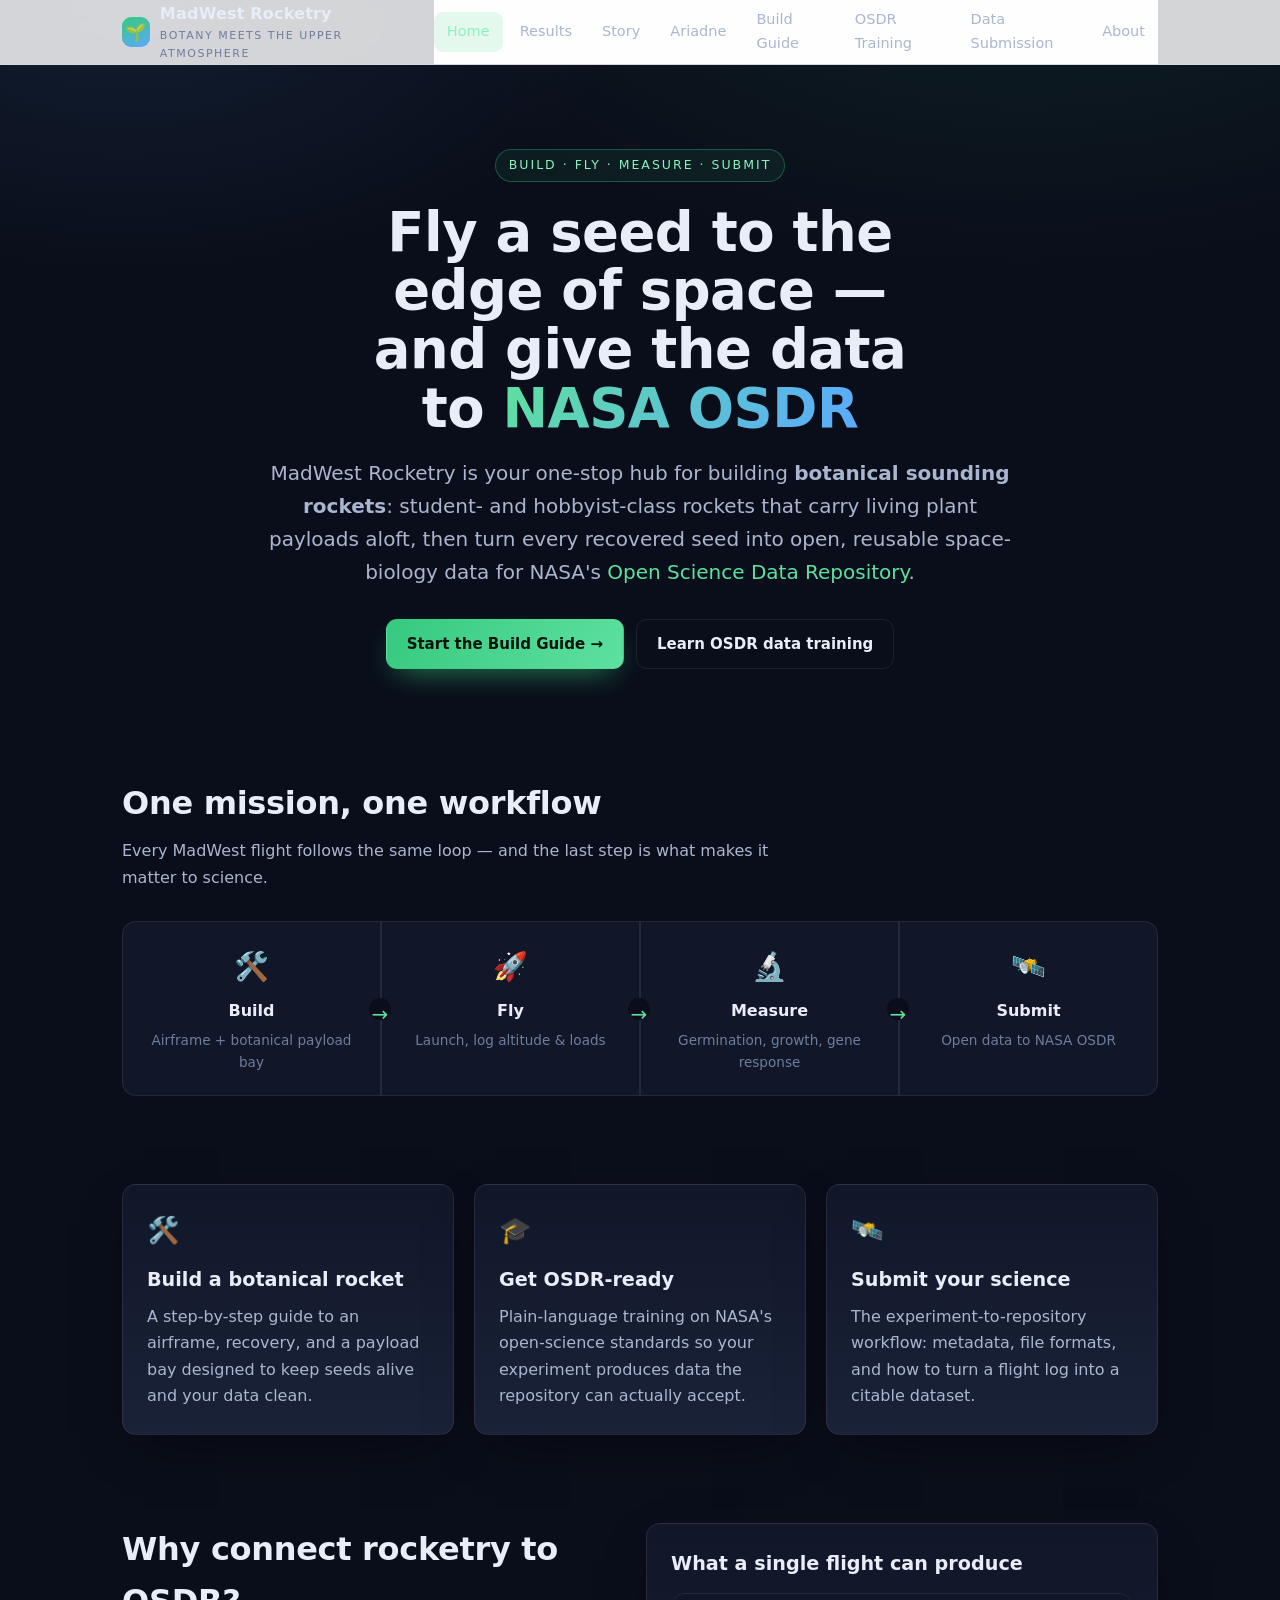
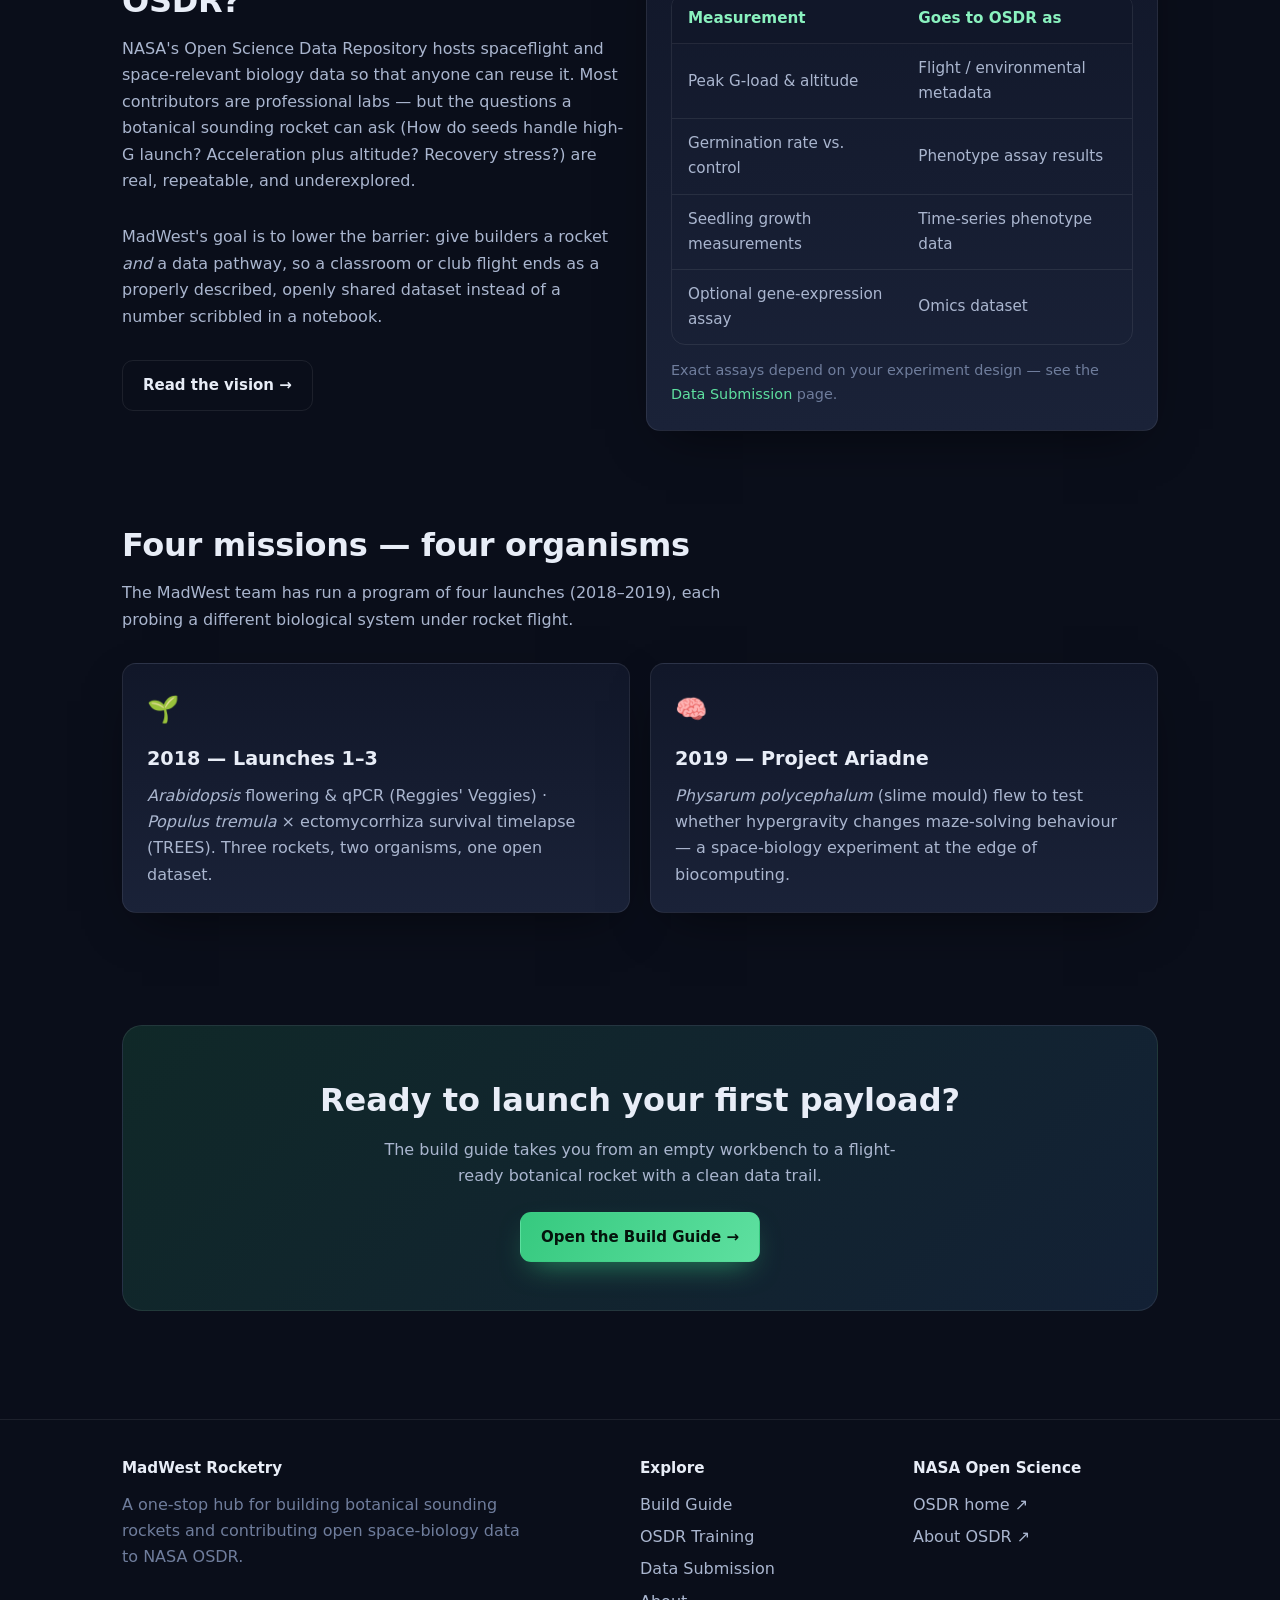
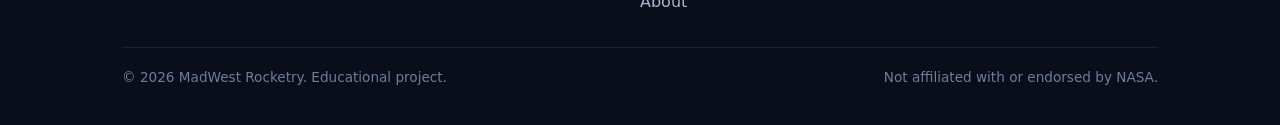
==== commit c4c0e64a: "Load the shared CoSE kit from the central host (single source of truth) Point the theme CSS/JS at ht" ====
--- a/index.html
+++ b/index.html
@@ -6,8 +6,8 @@
   <title>MadWest Rocketry × NASA OSDR — Botanical Sounding Rockets</title>
   <meta name="description" content="Build botanical sounding rockets and turn every flight into open space-biology data for NASA's Open Science Data Repository (OSDR). One stop: build, fly, measure, submit." />
   <link rel="stylesheet" href="css/styles.css" />
-  <link rel="stylesheet" href="cose-assets/cose-chrome.css">
-<link rel="stylesheet" href="cose-assets/cose-map.css">
+  <link rel="stylesheet" href="https://dr-richard-barker.github.io/Plant_response_to_radiation/cose/cose-chrome.css">
+<link rel="stylesheet" href="https://dr-richard-barker.github.io/Plant_response_to_radiation/cose/cose-map.css">
 <style id="cose-madwest-light">
 /* CoSE light-mode overrides for madwest's hardcoded-dark chrome */
 @media (prefers-color-scheme: light){
@@ -210,7 +210,7 @@
 
   <script src="js/main.js"></script>
   <script>document.getElementById("year").textContent = new Date().getFullYear();</script>
-<script src="cose-assets/sites.js"></script>
-<script src="cose-assets/theme.js"></script>
+<script src="https://dr-richard-barker.github.io/Plant_response_to_radiation/cose/sites.js"></script>
+<script src="https://dr-richard-barker.github.io/Plant_response_to_radiation/cose/theme.js"></script>
 </body>
 </html>
